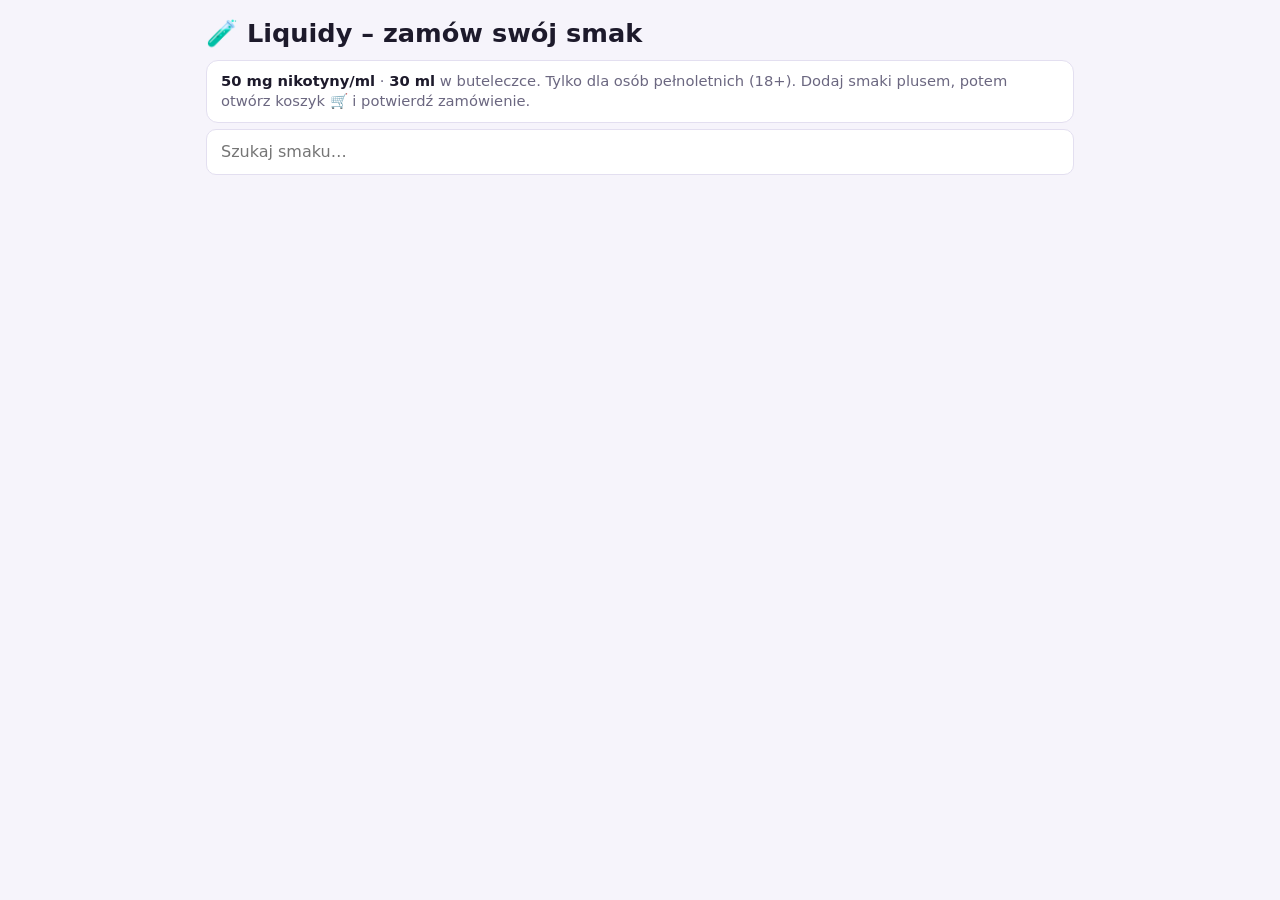
==== index.html @ d1f2c98f "Add files via upload" ====
<!DOCTYPE html>
<html lang="pl"><head><meta charset="utf-8"><meta name="viewport" content="width=device-width,initial-scale=1">
<title>Liquidy – zamówienia</title><link rel="stylesheet" href="style.css"></head>
<body>
<header>
<h1>🧪 Liquidy – zamów swój smak</h1>
<div class="info"><b>50 mg nikotyny/ml</b> · <b>30 ml</b> w buteleczce. Tylko dla osób pełnoletnich (18+). Dodaj smaki plusem, potem otwórz koszyk 🛒 i potwierdź zamówienie.</div>
<input id="search" type="search" placeholder="Szukaj smaku…">
</header>
<main><div class="grid" id="grid"></div></main>

<button class="btn cartbtn" id="cartBtn">🛒 Koszyk (<span id="cCnt">0</span>)</button>

<div class="modal" id="mCart"><div class="box">
<h2>🛒 Twój koszyk</h2>
<div id="cItems"></div>
<p><b>Razem: <span id="cTot">0</span> szt.</b></p>
<input id="name" placeholder="Twoje imię / ksywka (wymagane)" maxlength="40">
<input id="note" placeholder="Uwagi (opcjonalnie)" maxlength="120">
<p id="err" class="er hide"></p>
<div class="row"><button class="btn sec" id="cBack">Wróć do smaków</button><button class="btn" id="cOk">Potwierdzam</button></div>
</div></div>

<div class="modal" id="mDone"><div class="box">
<h2 class="ok">✅ Zamówienie przyjęte!</h2>
<p id="dTxt"></p>
<div id="fb" class="hide"><p>Skopiuj ten kod i wyślij go adminowi:</p><textarea id="code" rows="3" readonly></textarea><div class="row"><button class="btn" id="cp">Kopiuj kod</button></div></div>
<div class="row"><button class="btn sec" id="dClose">Zamknij</button></div>
</div></div>

<script src="config.js"></script>
<script>
const $=id=>document.getElementById(id);
const cart={};
function render(){
  const q=$('search').value.toLowerCase();$('grid').innerHTML='';
  FLAVORS.forEach((f,i)=>{
    if(q&&!f.toLowerCase().includes(q))return;
    const n=cart[i]||0,d=document.createElement('div');d.className='fl'+(n?' sel':'');
    d.innerHTML='<div class="n"></div><div class="q"></div>';d.firstChild.textContent=f;
    const qq=d.lastChild;
    if(n){const m=document.createElement('button');m.textContent='−';m.onclick=()=>chg(i,-1);qq.append(m);const s=document.createElement('span');s.textContent=n;qq.append(s)}
    const p=document.createElement('button');p.className='p';p.textContent='+';p.onclick=()=>chg(i,1);qq.append(p);
    $('grid').append(d);
  });
  const t=Object.values(cart).reduce((a,b)=>a+b,0);
  $('cCnt').textContent=t;$('cartBtn').classList.toggle('show',t>0);
}
function chg(i,d){cart[i]=Math.max(0,Math.min(20,(cart[i]||0)+d));if(!cart[i])delete cart[i];render();if($('mCart').classList.contains('show'))renderCart()}
function renderCart(){
  const box=$('cItems');box.innerHTML='';let t=0;
  const ids=Object.keys(cart);
  if(!ids.length){box.innerHTML='<p class="mut">Koszyk jest pusty.</p>'}
  ids.forEach(i=>{
    t+=cart[i];
    const r=document.createElement('div');r.className='ci';
    const l=document.createElement('span');l.textContent=FLAVORS[i];
    const q=document.createElement('div');q.className='q';
    const m=document.createElement('button');m.textContent='−';m.onclick=()=>chg(i,-1);
    const s=document.createElement('span');s.textContent=cart[i];
    const p=document.createElement('button');p.className='p';p.textContent='+';p.onclick=()=>chg(i,1);
    const x=document.createElement('button');x.className='rm';x.textContent='🗑';x.onclick=()=>{delete cart[i];render();renderCart()};
    q.append(m,s,p,x);r.append(l,q);box.append(r);
  });
  $('cTot').textContent=t;
  if(!ids.length)$('mCart').classList.remove('show');
}
$('search').oninput=render;
$('cartBtn').onclick=()=>{renderCart();$('mCart').classList.add('show')};
$('cBack').onclick=()=>$('mCart').classList.remove('show');
$('dClose').onclick=()=>$('mDone').classList.remove('show');
$('cOk').onclick=async()=>{
  const name=$('name').value.trim();
  if(!name){$('err').textContent='Wpisz imię lub ksywkę.';$('err').classList.remove('hide');return}
  $('err').classList.add('hide');
  const items={};Object.entries(cart).forEach(([i,n])=>items[FLAVORS[i]]=n);
  const order={name,note:$('note').value.trim(),items,ts:Date.now()};
  let saved=false;
  if(DB_URL){try{const r=await fetch(DB_URL+'/orders.json',{method:'POST',body:JSON.stringify(order)});saved=r.ok}catch(e){}}
  $('mCart').classList.remove('show');
  $('fb').classList.toggle('hide',saved);
  if(!saved)$('code').value='LQ:'+btoa(unescape(encodeURIComponent(JSON.stringify(order))));
  $('dTxt').textContent=saved?'Dzięki, '+name+'! Admin zobaczy Twoje zamówienie.':'Nie udało się zapisać automatycznie – przekaż zamówienie adminowi ręcznie.';
  $('mDone').classList.add('show');
  for(const k in cart)delete cart[k];render();
};
$('cp').onclick=()=>{$('code').select();try{navigator.clipboard.writeText($('code').value)}catch(e){document.execCommand('copy')}$('cp').textContent='Skopiowano ✓'};
render();
</script></body></html>
---- style.css ----
:root{--bg:#f6f4fb;--card:#fff;--tx:#1d1a2b;--mut:#6b6780;--ac:#7c3aed;--acx:#fff;--bd:#e3dff0;--ok:#16a34a;--er:#dc2626}
@media(prefers-color-scheme:dark){:root{--bg:#14111f;--card:#1e1a2e;--tx:#f1eefb;--mut:#a39fbb;--ac:#a78bfa;--acx:#14111f;--bd:#322c4a;--ok:#4ade80;--er:#f87171}}
*{box-sizing:border-box}
body{margin:0;background:var(--bg);color:var(--tx);font:16px/1.4 system-ui,-apple-system,"Segoe UI",Roboto,sans-serif;padding-bottom:90px}
header,main{max-width:900px;margin:auto;padding:16px}
h1{margin:0 0 8px;font-size:1.6rem}
.info{background:var(--card);border:1px solid var(--bd);border-radius:12px;padding:10px 14px;color:var(--mut);font-size:.92rem}
.info b{color:var(--tx)}
input,textarea{width:100%;padding:11px 14px;border-radius:10px;border:1px solid var(--bd);background:var(--card);color:var(--tx);font:inherit;margin:6px 0}
.grid{display:grid;grid-template-columns:repeat(auto-fill,minmax(250px,1fr));gap:10px;margin-top:10px}
.fl{background:var(--card);border:1px solid var(--bd);border-radius:12px;padding:10px 12px;display:flex;align-items:center;justify-content:space-between;gap:8px}
.fl.sel{border-color:var(--ac);box-shadow:0 0 0 1px var(--ac)}
.fl .n{font-weight:600}
.q{display:flex;align-items:center;gap:8px;flex-shrink:0}
.q button{width:34px;height:34px;border-radius:50%;border:1px solid var(--bd);background:var(--bg);color:var(--tx);font-size:1.2rem;cursor:pointer}
.q button.p{background:var(--ac);color:var(--acx);border-color:var(--ac)}
.q span{min-width:18px;text-align:center;font-weight:700}
.btn{padding:12px 18px;border:0;border-radius:10px;background:var(--ac);color:var(--acx);font:inherit;font-weight:700;cursor:pointer}
.btn.sec{background:var(--bg);color:var(--tx);border:1px solid var(--bd)}
.cartbtn{position:fixed;right:16px;bottom:calc(16px + env(safe-area-inset-bottom,0px));z-index:5;box-shadow:0 4px 14px rgba(0,0,0,.3);display:none}
.cartbtn.show{display:block}
.modal{position:fixed;inset:0;background:rgba(0,0,0,.55);display:none;align-items:center;justify-content:center;padding:16px;z-index:10}
.modal.show{display:flex}
.box{background:var(--card);border-radius:14px;padding:18px;max-width:460px;width:100%;max-height:90vh;overflow:auto}
.box h2{margin:0 0 10px}
.row{display:flex;gap:8px;margin-top:12px}.row .btn{flex:1}
.ci{display:flex;justify-content:space-between;align-items:center;gap:8px;padding:8px 0;border-bottom:1px solid var(--bd)}
.rm{background:none;border:0;color:var(--er);cursor:pointer;font-size:1.1rem}
.ok{color:var(--ok)}.er{color:var(--er)}.mut{color:var(--mut)}
.sum{display:flex;gap:10px;margin:12px 0;flex-wrap:wrap}
.sum div{flex:1;min-width:130px;background:var(--card);border:1px solid var(--bd);border-radius:12px;padding:12px}
.sum b{font-size:1.5rem;display:block}
table{width:100%;border-collapse:collapse;background:var(--card);border-radius:12px;overflow:hidden}
td,th{padding:9px 12px;border-bottom:1px solid var(--bd);text-align:left}
th{color:var(--mut);font-size:.8rem;text-transform:uppercase}
td.r{text-align:right;font-weight:700}
.ord{background:var(--card);border:1px solid var(--bd);border-radius:12px;padding:10px 12px;margin-bottom:8px}
.hide{display:none!important}
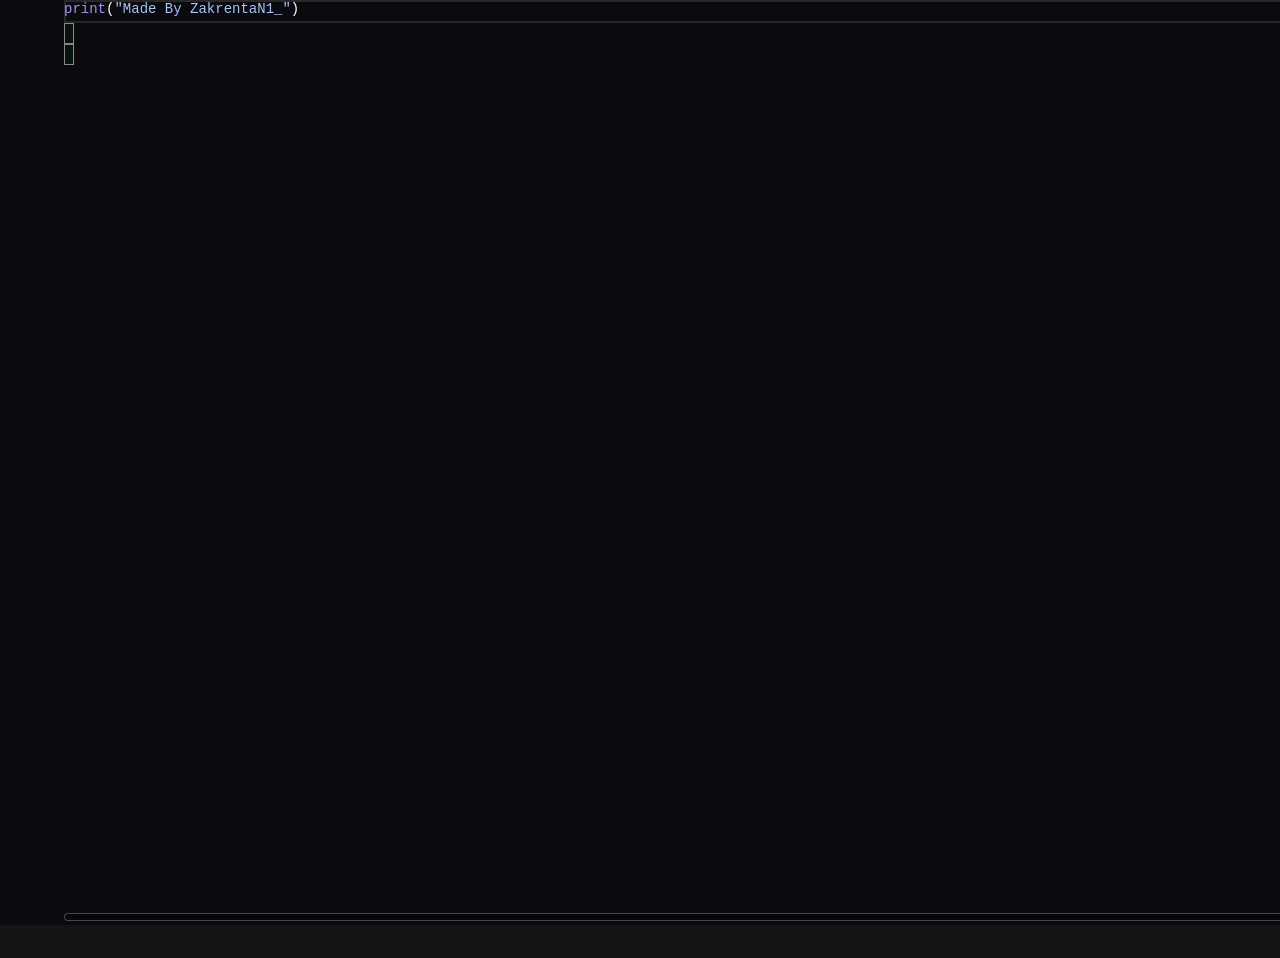
==== commit 7b5ad06e: "Update print statement from 'Hello' to 'Goodbye'" ====
--- a/index.html
+++ b/index.html
@@ -1,89 +1,1180 @@
 <!DOCTYPE html>
-<html lang="pl"><head><meta charset="utf-8"><meta name="viewport" content="width=device-width,initial-scale=1">
-<title>Liquidy – zamówienia</title><link rel="stylesheet" href="style.css"></head>
+<!-- saved from url=(0040)file:///C:/Users/user/Desktop/index.html -->
+<html lang="en" xmlns="http://www.w3.org/1999/xhtml"><head><meta http-equiv="Content-Type" content="text/html; charset=UTF-8">
+	<style type="text/css">
+		:root {
+			--url: url("");
+		}
+
+		html,
+		body {
+                        border-top-left-radius: 10px; /* Top left rounded corner */
+                        border-bottom-left-radius: 10px;
+			background-color: #141414;
+			width: 100%;
+			height: 100%;
+			margin: 0;
+			padding: 0;
+			overflow: hidden;
+			font-family: consolas, 'poppins', monospace;
+			color: white;
+		}
+
+		.margin:first-child {
+			background-image: var(--url);
+			background-size: cover;
+			background-repeat: no-repeat;
+			background-attachment: fixed;
+		}
+
+		.lines-content:nth-of-type(1),
+		.monaco-editor-background:nth-of-type(1) {
+			background-image: var(--url);
+			background-size: cover;
+			background-repeat: no-repeat;
+			background-attachment: fixed;
+		}
+	</style>
+	
+	<title></title>
+<script async="async" type="text/javascript" src="./index_files/editor.main.js.pobrane"></script><link rel="stylesheet" type="text/css" data-name="vs/editor/editor.main" href="./index_files/editor.main.css"><script async="async" type="text/javascript" src="./index_files/editor.main.nls.js.pobrane"></script><script async="async" type="text/javascript" src="./index_files/monaco.contribution.js.pobrane"></script><style type="text/css" media="screen" class="monaco-colors">.codicon-add:before { content: '\ea60'; }
+.codicon-plus:before { content: '\ea60'; }
+.codicon-gist-new:before { content: '\ea60'; }
+.codicon-repo-create:before { content: '\ea60'; }
+.codicon-lightbulb:before { content: '\ea61'; }
+.codicon-light-bulb:before { content: '\ea61'; }
+.codicon-repo:before { content: '\ea62'; }
+.codicon-repo-delete:before { content: '\ea62'; }
+.codicon-gist-fork:before { content: '\ea63'; }
+.codicon-repo-forked:before { content: '\ea63'; }
+.codicon-git-pull-request:before { content: '\ea64'; }
+.codicon-git-pull-request-abandoned:before { content: '\ea64'; }
+.codicon-record-keys:before { content: '\ea65'; }
+.codicon-keyboard:before { content: '\ea65'; }
+.codicon-tag:before { content: '\ea66'; }
+.codicon-tag-add:before { content: '\ea66'; }
+.codicon-tag-remove:before { content: '\ea66'; }
+.codicon-person:before { content: '\ea67'; }
+.codicon-person-follow:before { content: '\ea67'; }
+.codicon-person-outline:before { content: '\ea67'; }
+.codicon-person-filled:before { content: '\ea67'; }
+.codicon-git-branch:before { content: '\ea68'; }
+.codicon-git-branch-create:before { content: '\ea68'; }
+.codicon-git-branch-delete:before { content: '\ea68'; }
+.codicon-source-control:before { content: '\ea68'; }
+.codicon-mirror:before { content: '\ea69'; }
+.codicon-mirror-public:before { content: '\ea69'; }
+.codicon-star:before { content: '\ea6a'; }
+.codicon-star-add:before { content: '\ea6a'; }
+.codicon-star-delete:before { content: '\ea6a'; }
+.codicon-star-empty:before { content: '\ea6a'; }
+.codicon-comment:before { content: '\ea6b'; }
+.codicon-comment-add:before { content: '\ea6b'; }
+.codicon-alert:before { content: '\ea6c'; }
+.codicon-warning:before { content: '\ea6c'; }
+.codicon-search:before { content: '\ea6d'; }
+.codicon-search-save:before { content: '\ea6d'; }
+.codicon-log-out:before { content: '\ea6e'; }
+.codicon-sign-out:before { content: '\ea6e'; }
+.codicon-log-in:before { content: '\ea6f'; }
+.codicon-sign-in:before { content: '\ea6f'; }
+.codicon-eye:before { content: '\ea70'; }
+.codicon-eye-unwatch:before { content: '\ea70'; }
+.codicon-eye-watch:before { content: '\ea70'; }
+.codicon-circle-filled:before { content: '\ea71'; }
+.codicon-primitive-dot:before { content: '\ea71'; }
+.codicon-close-dirty:before { content: '\ea71'; }
+.codicon-debug-breakpoint:before { content: '\ea71'; }
+.codicon-debug-breakpoint-disabled:before { content: '\ea71'; }
+.codicon-debug-hint:before { content: '\ea71'; }
+.codicon-primitive-square:before { content: '\ea72'; }
+.codicon-edit:before { content: '\ea73'; }
+.codicon-pencil:before { content: '\ea73'; }
+.codicon-info:before { content: '\ea74'; }
+.codicon-issue-opened:before { content: '\ea74'; }
+.codicon-gist-private:before { content: '\ea75'; }
+.codicon-git-fork-private:before { content: '\ea75'; }
+.codicon-lock:before { content: '\ea75'; }
+.codicon-mirror-private:before { content: '\ea75'; }
+.codicon-close:before { content: '\ea76'; }
+.codicon-remove-close:before { content: '\ea76'; }
+.codicon-x:before { content: '\ea76'; }
+.codicon-repo-sync:before { content: '\ea77'; }
+.codicon-sync:before { content: '\ea77'; }
+.codicon-clone:before { content: '\ea78'; }
+.codicon-desktop-download:before { content: '\ea78'; }
+.codicon-beaker:before { content: '\ea79'; }
+.codicon-microscope:before { content: '\ea79'; }
+.codicon-vm:before { content: '\ea7a'; }
+.codicon-device-desktop:before { content: '\ea7a'; }
+.codicon-file:before { content: '\ea7b'; }
+.codicon-file-text:before { content: '\ea7b'; }
+.codicon-more:before { content: '\ea7c'; }
+.codicon-ellipsis:before { content: '\ea7c'; }
+.codicon-kebab-horizontal:before { content: '\ea7c'; }
+.codicon-mail-reply:before { content: '\ea7d'; }
+.codicon-reply:before { content: '\ea7d'; }
+.codicon-organization:before { content: '\ea7e'; }
+.codicon-organization-filled:before { content: '\ea7e'; }
+.codicon-organization-outline:before { content: '\ea7e'; }
+.codicon-new-file:before { content: '\ea7f'; }
+.codicon-file-add:before { content: '\ea7f'; }
+.codicon-new-folder:before { content: '\ea80'; }
+.codicon-file-directory-create:before { content: '\ea80'; }
+.codicon-trash:before { content: '\ea81'; }
+.codicon-trashcan:before { content: '\ea81'; }
+.codicon-history:before { content: '\ea82'; }
+.codicon-clock:before { content: '\ea82'; }
+.codicon-folder:before { content: '\ea83'; }
+.codicon-file-directory:before { content: '\ea83'; }
+.codicon-symbol-folder:before { content: '\ea83'; }
+.codicon-logo-github:before { content: '\ea84'; }
+.codicon-mark-github:before { content: '\ea84'; }
+.codicon-github:before { content: '\ea84'; }
+.codicon-terminal:before { content: '\ea85'; }
+.codicon-console:before { content: '\ea85'; }
+.codicon-repl:before { content: '\ea85'; }
+.codicon-zap:before { content: '\ea86'; }
+.codicon-symbol-event:before { content: '\ea86'; }
+.codicon-error:before { content: '\ea87'; }
+.codicon-stop:before { content: '\ea87'; }
+.codicon-variable:before { content: '\ea88'; }
+.codicon-symbol-variable:before { content: '\ea88'; }
+.codicon-array:before { content: '\ea8a'; }
+.codicon-symbol-array:before { content: '\ea8a'; }
+.codicon-symbol-module:before { content: '\ea8b'; }
+.codicon-symbol-package:before { content: '\ea8b'; }
+.codicon-symbol-namespace:before { content: '\ea8b'; }
+.codicon-symbol-object:before { content: '\ea8b'; }
+.codicon-symbol-method:before { content: '\ea8c'; }
+.codicon-symbol-function:before { content: '\ea8c'; }
+.codicon-symbol-constructor:before { content: '\ea8c'; }
+.codicon-symbol-boolean:before { content: '\ea8f'; }
+.codicon-symbol-null:before { content: '\ea8f'; }
+.codicon-symbol-numeric:before { content: '\ea90'; }
+.codicon-symbol-number:before { content: '\ea90'; }
+.codicon-symbol-structure:before { content: '\ea91'; }
+.codicon-symbol-struct:before { content: '\ea91'; }
+.codicon-symbol-parameter:before { content: '\ea92'; }
+.codicon-symbol-type-parameter:before { content: '\ea92'; }
+.codicon-symbol-key:before { content: '\ea93'; }
+.codicon-symbol-text:before { content: '\ea93'; }
+.codicon-symbol-reference:before { content: '\ea94'; }
+.codicon-go-to-file:before { content: '\ea94'; }
+.codicon-symbol-enum:before { content: '\ea95'; }
+.codicon-symbol-value:before { content: '\ea95'; }
+.codicon-symbol-ruler:before { content: '\ea96'; }
+.codicon-symbol-unit:before { content: '\ea96'; }
+.codicon-activate-breakpoints:before { content: '\ea97'; }
+.codicon-archive:before { content: '\ea98'; }
+.codicon-arrow-both:before { content: '\ea99'; }
+.codicon-arrow-down:before { content: '\ea9a'; }
+.codicon-arrow-left:before { content: '\ea9b'; }
+.codicon-arrow-right:before { content: '\ea9c'; }
+.codicon-arrow-small-down:before { content: '\ea9d'; }
+.codicon-arrow-small-left:before { content: '\ea9e'; }
+.codicon-arrow-small-right:before { content: '\ea9f'; }
+.codicon-arrow-small-up:before { content: '\eaa0'; }
+.codicon-arrow-up:before { content: '\eaa1'; }
+.codicon-bell:before { content: '\eaa2'; }
+.codicon-bold:before { content: '\eaa3'; }
+.codicon-book:before { content: '\eaa4'; }
+.codicon-bookmark:before { content: '\eaa5'; }
+.codicon-debug-breakpoint-conditional-unverified:before { content: '\eaa6'; }
+.codicon-debug-breakpoint-conditional:before { content: '\eaa7'; }
+.codicon-debug-breakpoint-conditional-disabled:before { content: '\eaa7'; }
+.codicon-debug-breakpoint-data-unverified:before { content: '\eaa8'; }
+.codicon-debug-breakpoint-data:before { content: '\eaa9'; }
+.codicon-debug-breakpoint-data-disabled:before { content: '\eaa9'; }
+.codicon-debug-breakpoint-log-unverified:before { content: '\eaaa'; }
+.codicon-debug-breakpoint-log:before { content: '\eaab'; }
+.codicon-debug-breakpoint-log-disabled:before { content: '\eaab'; }
+.codicon-briefcase:before { content: '\eaac'; }
+.codicon-broadcast:before { content: '\eaad'; }
+.codicon-browser:before { content: '\eaae'; }
+.codicon-bug:before { content: '\eaaf'; }
+.codicon-calendar:before { content: '\eab0'; }
+.codicon-case-sensitive:before { content: '\eab1'; }
+.codicon-check:before { content: '\eab2'; }
+.codicon-checklist:before { content: '\eab3'; }
+.codicon-chevron-down:before { content: '\eab4'; }
+.codicon-chevron-left:before { content: '\eab5'; }
+.codicon-chevron-right:before { content: '\eab6'; }
+.codicon-chevron-up:before { content: '\eab7'; }
+.codicon-chrome-close:before { content: '\eab8'; }
+.codicon-chrome-maximize:before { content: '\eab9'; }
+.codicon-chrome-minimize:before { content: '\eaba'; }
+.codicon-chrome-restore:before { content: '\eabb'; }
+.codicon-circle-outline:before { content: '\eabc'; }
+.codicon-debug-breakpoint-unverified:before { content: '\eabc'; }
+.codicon-circle-slash:before { content: '\eabd'; }
+.codicon-circuit-board:before { content: '\eabe'; }
+.codicon-clear-all:before { content: '\eabf'; }
+.codicon-clippy:before { content: '\eac0'; }
+.codicon-close-all:before { content: '\eac1'; }
+.codicon-cloud-download:before { content: '\eac2'; }
+.codicon-cloud-upload:before { content: '\eac3'; }
+.codicon-code:before { content: '\eac4'; }
+.codicon-collapse-all:before { content: '\eac5'; }
+.codicon-color-mode:before { content: '\eac6'; }
+.codicon-comment-discussion:before { content: '\eac7'; }
+.codicon-compare-changes:before { content: '\eafd'; }
+.codicon-credit-card:before { content: '\eac9'; }
+.codicon-dash:before { content: '\eacc'; }
+.codicon-dashboard:before { content: '\eacd'; }
+.codicon-database:before { content: '\eace'; }
+.codicon-debug-continue:before { content: '\eacf'; }
+.codicon-debug-disconnect:before { content: '\ead0'; }
+.codicon-debug-pause:before { content: '\ead1'; }
+.codicon-debug-restart:before { content: '\ead2'; }
+.codicon-debug-start:before { content: '\ead3'; }
+.codicon-debug-step-into:before { content: '\ead4'; }
+.codicon-debug-step-out:before { content: '\ead5'; }
+.codicon-debug-step-over:before { content: '\ead6'; }
+.codicon-debug-stop:before { content: '\ead7'; }
+.codicon-debug:before { content: '\ead8'; }
+.codicon-device-camera-video:before { content: '\ead9'; }
+.codicon-device-camera:before { content: '\eada'; }
+.codicon-device-mobile:before { content: '\eadb'; }
+.codicon-diff-added:before { content: '\eadc'; }
+.codicon-diff-ignored:before { content: '\eadd'; }
+.codicon-diff-modified:before { content: '\eade'; }
+.codicon-diff-removed:before { content: '\eadf'; }
+.codicon-diff-renamed:before { content: '\eae0'; }
+.codicon-diff:before { content: '\eae1'; }
+.codicon-discard:before { content: '\eae2'; }
+.codicon-editor-layout:before { content: '\eae3'; }
+.codicon-empty-window:before { content: '\eae4'; }
+.codicon-exclude:before { content: '\eae5'; }
+.codicon-extensions:before { content: '\eae6'; }
+.codicon-eye-closed:before { content: '\eae7'; }
+.codicon-file-binary:before { content: '\eae8'; }
+.codicon-file-code:before { content: '\eae9'; }
+.codicon-file-media:before { content: '\eaea'; }
+.codicon-file-pdf:before { content: '\eaeb'; }
+.codicon-file-submodule:before { content: '\eaec'; }
+.codicon-file-symlink-directory:before { content: '\eaed'; }
+.codicon-file-symlink-file:before { content: '\eaee'; }
+.codicon-file-zip:before { content: '\eaef'; }
+.codicon-files:before { content: '\eaf0'; }
+.codicon-filter:before { content: '\eaf1'; }
+.codicon-flame:before { content: '\eaf2'; }
+.codicon-fold-down:before { content: '\eaf3'; }
+.codicon-fold-up:before { content: '\eaf4'; }
+.codicon-fold:before { content: '\eaf5'; }
+.codicon-folder-active:before { content: '\eaf6'; }
+.codicon-folder-opened:before { content: '\eaf7'; }
+.codicon-gear:before { content: '\eaf8'; }
+.codicon-gift:before { content: '\eaf9'; }
+.codicon-gist-secret:before { content: '\eafa'; }
+.codicon-gist:before { content: '\eafb'; }
+.codicon-git-commit:before { content: '\eafc'; }
+.codicon-git-compare:before { content: '\eafd'; }
+.codicon-git-merge:before { content: '\eafe'; }
+.codicon-github-action:before { content: '\eaff'; }
+.codicon-github-alt:before { content: '\eb00'; }
+.codicon-globe:before { content: '\eb01'; }
+.codicon-grabber:before { content: '\eb02'; }
+.codicon-graph:before { content: '\eb03'; }
+.codicon-gripper:before { content: '\eb04'; }
+.codicon-heart:before { content: '\eb05'; }
+.codicon-home:before { content: '\eb06'; }
+.codicon-horizontal-rule:before { content: '\eb07'; }
+.codicon-hubot:before { content: '\eb08'; }
+.codicon-inbox:before { content: '\eb09'; }
+.codicon-issue-closed:before { content: '\eb0a'; }
+.codicon-issue-reopened:before { content: '\eb0b'; }
+.codicon-issues:before { content: '\eb0c'; }
+.codicon-italic:before { content: '\eb0d'; }
+.codicon-jersey:before { content: '\eb0e'; }
+.codicon-json:before { content: '\eb0f'; }
+.codicon-kebab-vertical:before { content: '\eb10'; }
+.codicon-key:before { content: '\eb11'; }
+.codicon-law:before { content: '\eb12'; }
+.codicon-lightbulb-autofix:before { content: '\eb13'; }
+.codicon-link-external:before { content: '\eb14'; }
+.codicon-link:before { content: '\eb15'; }
+.codicon-list-ordered:before { content: '\eb16'; }
+.codicon-list-unordered:before { content: '\eb17'; }
+.codicon-live-share:before { content: '\eb18'; }
+.codicon-loading:before { content: '\eb19'; }
+.codicon-location:before { content: '\eb1a'; }
+.codicon-mail-read:before { content: '\eb1b'; }
+.codicon-mail:before { content: '\eb1c'; }
+.codicon-markdown:before { content: '\eb1d'; }
+.codicon-megaphone:before { content: '\eb1e'; }
+.codicon-mention:before { content: '\eb1f'; }
+.codicon-milestone:before { content: '\eb20'; }
+.codicon-mortar-board:before { content: '\eb21'; }
+.codicon-move:before { content: '\eb22'; }
+.codicon-multiple-windows:before { content: '\eb23'; }
+.codicon-mute:before { content: '\eb24'; }
+.codicon-no-newline:before { content: '\eb25'; }
+.codicon-note:before { content: '\eb26'; }
+.codicon-octoface:before { content: '\eb27'; }
+.codicon-open-preview:before { content: '\eb28'; }
+.codicon-package:before { content: '\eb29'; }
+.codicon-paintcan:before { content: '\eb2a'; }
+.codicon-pin:before { content: '\eb2b'; }
+.codicon-play:before { content: '\eb2c'; }
+.codicon-run:before { content: '\eb2c'; }
+.codicon-plug:before { content: '\eb2d'; }
+.codicon-preserve-case:before { content: '\eb2e'; }
+.codicon-preview:before { content: '\eb2f'; }
+.codicon-project:before { content: '\eb30'; }
+.codicon-pulse:before { content: '\eb31'; }
+.codicon-question:before { content: '\eb32'; }
+.codicon-quote:before { content: '\eb33'; }
+.codicon-radio-tower:before { content: '\eb34'; }
+.codicon-reactions:before { content: '\eb35'; }
+.codicon-references:before { content: '\eb36'; }
+.codicon-refresh:before { content: '\eb37'; }
+.codicon-regex:before { content: '\eb38'; }
+.codicon-remote-explorer:before { content: '\eb39'; }
+.codicon-remote:before { content: '\eb3a'; }
+.codicon-remove:before { content: '\eb3b'; }
+.codicon-replace-all:before { content: '\eb3c'; }
+.codicon-replace:before { content: '\eb3d'; }
+.codicon-repo-clone:before { content: '\eb3e'; }
+.codicon-repo-force-push:before { content: '\eb3f'; }
+.codicon-repo-pull:before { content: '\eb40'; }
+.codicon-repo-push:before { content: '\eb41'; }
+.codicon-report:before { content: '\eb42'; }
+.codicon-request-changes:before { content: '\eb43'; }
+.codicon-rocket:before { content: '\eb44'; }
+.codicon-root-folder-opened:before { content: '\eb45'; }
+.codicon-root-folder:before { content: '\eb46'; }
+.codicon-rss:before { content: '\eb47'; }
+.codicon-ruby:before { content: '\eb48'; }
+.codicon-save-all:before { content: '\eb49'; }
+.codicon-save-as:before { content: '\eb4a'; }
+.codicon-save:before { content: '\eb4b'; }
+.codicon-screen-full:before { content: '\eb4c'; }
+.codicon-screen-normal:before { content: '\eb4d'; }
+.codicon-search-stop:before { content: '\eb4e'; }
+.codicon-server:before { content: '\eb50'; }
+.codicon-settings-gear:before { content: '\eb51'; }
+.codicon-settings:before { content: '\eb52'; }
+.codicon-shield:before { content: '\eb53'; }
+.codicon-smiley:before { content: '\eb54'; }
+.codicon-sort-precedence:before { content: '\eb55'; }
+.codicon-split-horizontal:before { content: '\eb56'; }
+.codicon-split-vertical:before { content: '\eb57'; }
+.codicon-squirrel:before { content: '\eb58'; }
+.codicon-star-full:before { content: '\eb59'; }
+.codicon-star-half:before { content: '\eb5a'; }
+.codicon-symbol-class:before { content: '\eb5b'; }
+.codicon-symbol-color:before { content: '\eb5c'; }
+.codicon-symbol-constant:before { content: '\eb5d'; }
+.codicon-symbol-enum-member:before { content: '\eb5e'; }
+.codicon-symbol-field:before { content: '\eb5f'; }
+.codicon-symbol-file:before { content: '\eb60'; }
+.codicon-symbol-interface:before { content: '\eb61'; }
+.codicon-symbol-keyword:before { content: '\eb62'; }
+.codicon-symbol-misc:before { content: '\eb63'; }
+.codicon-symbol-operator:before { content: '\eb64'; }
+.codicon-symbol-property:before { content: '\eb65'; }
+.codicon-wrench:before { content: '\eb65'; }
+.codicon-wrench-subaction:before { content: '\eb65'; }
+.codicon-symbol-snippet:before { content: '\eb66'; }
+.codicon-tasklist:before { content: '\eb67'; }
+.codicon-telescope:before { content: '\eb68'; }
+.codicon-text-size:before { content: '\eb69'; }
+.codicon-three-bars:before { content: '\eb6a'; }
+.codicon-thumbsdown:before { content: '\eb6b'; }
+.codicon-thumbsup:before { content: '\eb6c'; }
+.codicon-tools:before { content: '\eb6d'; }
+.codicon-triangle-down:before { content: '\eb6e'; }
+.codicon-triangle-left:before { content: '\eb6f'; }
+.codicon-triangle-right:before { content: '\eb70'; }
+.codicon-triangle-up:before { content: '\eb71'; }
+.codicon-twitter:before { content: '\eb72'; }
+.codicon-unfold:before { content: '\eb73'; }
+.codicon-unlock:before { content: '\eb74'; }
+.codicon-unmute:before { content: '\eb75'; }
+.codicon-unverified:before { content: '\eb76'; }
+.codicon-verified:before { content: '\eb77'; }
+.codicon-versions:before { content: '\eb78'; }
+.codicon-vm-active:before { content: '\eb79'; }
+.codicon-vm-outline:before { content: '\eb7a'; }
+.codicon-vm-running:before { content: '\eb7b'; }
+.codicon-watch:before { content: '\eb7c'; }
+.codicon-whitespace:before { content: '\eb7d'; }
+.codicon-whole-word:before { content: '\eb7e'; }
+.codicon-window:before { content: '\eb7f'; }
+.codicon-word-wrap:before { content: '\eb80'; }
+.codicon-zoom-in:before { content: '\eb81'; }
+.codicon-zoom-out:before { content: '\eb82'; }
+.codicon-list-filter:before { content: '\eb83'; }
+.codicon-list-flat:before { content: '\eb84'; }
+.codicon-list-selection:before { content: '\eb85'; }
+.codicon-selection:before { content: '\eb85'; }
+.codicon-list-tree:before { content: '\eb86'; }
+.codicon-debug-breakpoint-function-unverified:before { content: '\eb87'; }
+.codicon-debug-breakpoint-function:before { content: '\eb88'; }
+.codicon-debug-breakpoint-function-disabled:before { content: '\eb88'; }
+.codicon-debug-stackframe-active:before { content: '\eb89'; }
+.codicon-debug-stackframe-dot:before { content: '\eb8a'; }
+.codicon-debug-stackframe:before { content: '\eb8b'; }
+.codicon-debug-stackframe-focused:before { content: '\eb8b'; }
+.codicon-debug-breakpoint-unsupported:before { content: '\eb8c'; }
+.codicon-symbol-string:before { content: '\eb8d'; }
+.codicon-debug-reverse-continue:before { content: '\eb8e'; }
+.codicon-debug-step-back:before { content: '\eb8f'; }
+.codicon-debug-restart-frame:before { content: '\eb90'; }
+.codicon-call-incoming:before { content: '\eb92'; }
+.codicon-call-outgoing:before { content: '\eb93'; }
+.codicon-menu:before { content: '\eb94'; }
+.codicon-expand-all:before { content: '\eb95'; }
+.codicon-feedback:before { content: '\eb96'; }
+.codicon-group-by-ref-type:before { content: '\eb97'; }
+.codicon-ungroup-by-ref-type:before { content: '\eb98'; }
+.codicon-account:before { content: '\eb99'; }
+.codicon-bell-dot:before { content: '\eb9a'; }
+.codicon-debug-console:before { content: '\eb9b'; }
+.codicon-library:before { content: '\eb9c'; }
+.codicon-output:before { content: '\eb9d'; }
+.codicon-run-all:before { content: '\eb9e'; }
+.codicon-sync-ignored:before { content: '\eb9f'; }
+.codicon-pinned:before { content: '\eba0'; }
+.codicon-github-inverted:before { content: '\eba1'; }
+.codicon-debug-alt:before { content: '\eb91'; }
+.codicon-server-process:before { content: '\eba2'; }
+.codicon-server-environment:before { content: '\eba3'; }
+.codicon-pass:before { content: '\eba4'; }
+.codicon-stop-circle:before { content: '\eba5'; }
+.codicon-play-circle:before { content: '\eba6'; }
+.codicon-record:before { content: '\eba7'; }
+.codicon-debug-alt-small:before { content: '\eba8'; }
+.codicon-vm-connect:before { content: '\eba9'; }
+.codicon-cloud:before { content: '\ebaa'; }
+.codicon-merge:before { content: '\ebab'; }
+.codicon-export:before { content: '\ebac'; }
+.codicon-graph-left:before { content: '\ebad'; }
+.codicon-magnet:before { content: '\ebae'; }
+.codicon-notebook:before { content: '\ebaf'; }
+.codicon-redo:before { content: '\ebb0'; }
+.codicon-check-all:before { content: '\ebb1'; }
+.codicon-pinned-dirty:before { content: '\ebb2'; }
+.codicon-pass-filled:before { content: '\ebb3'; }
+.codicon-circle-large-filled:before { content: '\ebb4'; }
+.codicon-circle-large-outline:before { content: '\ebb5'; }
+.codicon-combine:before { content: '\ebb6'; }
+.codicon-gather:before { content: '\ebb6'; }
+.codicon-table:before { content: '\ebb7'; }
+.codicon-variable-group:before { content: '\ebb8'; }
+.codicon-type-hierarchy:before { content: '\ebb9'; }
+.codicon-type-hierarchy-sub:before { content: '\ebba'; }
+.codicon-type-hierarchy-super:before { content: '\ebbb'; }
+.codicon-git-pull-request-create:before { content: '\ebbc'; }
+.codicon-run-above:before { content: '\ebbd'; }
+.codicon-run-below:before { content: '\ebbe'; }
+.codicon-notebook-template:before { content: '\ebbf'; }
+.codicon-debug-rerun:before { content: '\ebc0'; }
+.codicon-workspace-trusted:before { content: '\ebc1'; }
+.codicon-workspace-untrusted:before { content: '\ebc2'; }
+.codicon-workspace-unspecified:before { content: '\ebc3'; }
+.codicon-terminal-cmd:before { content: '\ebc4'; }
+.codicon-terminal-debian:before { content: '\ebc5'; }
+.codicon-terminal-linux:before { content: '\ebc6'; }
+.codicon-terminal-powershell:before { content: '\ebc7'; }
+.codicon-terminal-tmux:before { content: '\ebc8'; }
+.codicon-terminal-ubuntu:before { content: '\ebc9'; }
+.codicon-terminal-bash:before { content: '\ebca'; }
+.codicon-arrow-swap:before { content: '\ebcb'; }
+.codicon-copy:before { content: '\ebcc'; }
+.codicon-person-add:before { content: '\ebcd'; }
+.codicon-filter-filled:before { content: '\ebce'; }
+.codicon-wand:before { content: '\ebcf'; }
+.codicon-debug-line-by-line:before { content: '\ebd0'; }
+.codicon-drop-down-button:before { content: '\eab4'; }
+.codicon-tree-item-expanded:before { content: '\eab4'; }
+.codicon-tree-filter-on-type-on:before { content: '\eb83'; }
+.codicon-tree-filter-on-type-off:before { content: '\eb85'; }
+.codicon-tree-filter-clear:before { content: '\ea76'; }
+.codicon-tree-item-loading:before { content: '\eb19'; }
+.codicon-scrollbar-button-left:before { content: '\eb6f'; }
+.codicon-scrollbar-button-right:before { content: '\eb70'; }
+.codicon-scrollbar-button-up:before { content: '\eb71'; }
+.codicon-scrollbar-button-down:before { content: '\eb6e'; }
+.codicon-menu-selection:before { content: '\eab2'; }
+.codicon-menu-submenu:before { content: '\eab6'; }
+.codicon-quick-input-back:before { content: '\ea9b'; }
+.codicon-widget-close:before { content: '\ea76'; }
+.codicon-diff-review-insert:before { content: '\ea60'; }
+.codicon-diff-review-remove:before { content: '\eb3b'; }
+.codicon-diff-review-close:before { content: '\ea76'; }
+.codicon-diff-insert:before { content: '\ea60'; }
+.codicon-diff-remove:before { content: '\eb3b'; }
+.codicon-find-selection:before { content: '\eb85'; }
+.codicon-find-collapsed:before { content: '\eab6'; }
+.codicon-find-expanded:before { content: '\eab4'; }
+.codicon-find-replace:before { content: '\eb3d'; }
+.codicon-find-replace-all:before { content: '\eb3c'; }
+.codicon-find-previous-match:before { content: '\eaa1'; }
+.codicon-find-next-match:before { content: '\ea9a'; }
+.codicon-folding-expanded:before { content: '\eab4'; }
+.codicon-folding-collapsed:before { content: '\eab6'; }
+.codicon-marker-navigation-next:before { content: '\eab4'; }
+.codicon-marker-navigation-previous:before { content: '\eab7'; }
+.codicon-parameter-hints-next:before { content: '\eab4'; }
+.codicon-parameter-hints-previous:before { content: '\eab7'; }
+.codicon-suggest-more-info:before { content: '\eab6'; }
+.monaco-editor .minimap > canvas { opacity: 1; will-change: opacity; }
+.monaco-editor .minimap-slider .minimap-slider-horizontal { background: rgba(121, 121, 121, 0.2); }
+.monaco-editor .minimap-slider:hover .minimap-slider-horizontal { background: rgba(100, 100, 100, 0.35); }
+.monaco-editor .minimap-slider.active .minimap-slider-horizontal { background: rgba(191, 191, 191, 0.2); }
+.monaco-editor .minimap-shadow-visible { box-shadow: #000000 -6px 0 6px -6px inset; }
+.monaco-editor .scroll-decoration { box-shadow: #000000 0 6px 6px -6px inset; }
+.monaco-editor .focused .selected-text { background-color: #264f78; }
+.monaco-editor .selected-text { background-color: #3a3d41; }
+.monaco-editor, .monaco-editor-background, .monaco-editor .inputarea.ime-input { background-color: #0a0a0f; }
+.monaco-editor, .monaco-editor .inputarea.ime-input { color: #d4d4d4; }
+.monaco-editor .margin { background-color: #0a0a0f; }
+.monaco-editor .rangeHighlight { background-color: rgba(255, 255, 255, 0.04); }
+.monaco-editor .symbolHighlight { background-color: rgba(234, 92, 0, 0.33); }
+.monaco-editor .mtkw { color: rgba(227, 228, 226, 0.16) !important; }
+.monaco-editor .mtkz { color: rgba(227, 228, 226, 0.16) !important; }
+.monaco-editor .view-overlays .current-line { border: 2px solid #282828; }
+.monaco-editor .margin-view-overlays .current-line-margin { border: 2px solid #282828; }
+.monaco-editor .lines-content .cigr { box-shadow: 1px 0 0 0 #404040 inset; }
+.monaco-editor .lines-content .cigra { box-shadow: 1px 0 0 0 #707070 inset; }
+.monaco-editor .line-numbers { color: #858585; }
+.monaco-editor .line-numbers.active-line-number { color: #c6c6c6; }
+.monaco-editor .view-ruler { box-shadow: 1px 0 0 0 #5a5a5a inset; }
+.monaco-editor .cursors-layer .cursor { background-color: #aeafad; border-color: #aeafad; color: #515052; }
+.monaco-editor.vs .valueSetReplacement { outline: solid 2px #888888; }
+
+		.monaco-editor .contentWidgets .codicon.codicon-light-bulb {
+			color: #ffcc00;
+			background-color: rgba(10, 10, 15, 0.7);
+		}
+
+		.monaco-editor .contentWidgets .codicon.codicon-lightbulb-autofix {
+			color: #75beff;
+			background-color: rgba(10, 10, 15, 0.7);
+		}
+.monaco-editor .codelens-decoration { color: #999999; }
+.monaco-editor .codelens-decoration .codicon { color: #999999; }
+.monaco-editor .codelens-decoration > a:hover { color: #4e94ce !important; }
+.monaco-editor .codelens-decoration > a:hover .codicon { color: #4e94ce !important; }
+.monaco-editor .findOptionsWidget { background-color: #252526; }
+.monaco-editor .findOptionsWidget { color: #cccccc; }
+.monaco-editor .findOptionsWidget { box-shadow: 0 0 8px 2px rgba(0, 0, 0, 0.36); }
+.codicon.codicon-symbol-array { color: #cccccc; }
+.codicon.codicon-symbol-boolean { color: #cccccc; }
+.codicon.codicon-symbol-class { color: #ee9d28; }
+.codicon.codicon-symbol-method { color: #b180d7; }
+.codicon.codicon-symbol-color { color: #cccccc; }
+.codicon.codicon-symbol-constant { color: #cccccc; }
+.codicon.codicon-symbol-constructor { color: #b180d7; }
+
+			.codicon.codicon-symbol-value,.codicon.codicon-symbol-enum { color: #ee9d28; }
+.codicon.codicon-symbol-enum-member { color: #75beff; }
+.codicon.codicon-symbol-event { color: #ee9d28; }
+.codicon.codicon-symbol-field { color: #75beff; }
+.codicon.codicon-symbol-file { color: #cccccc; }
+.codicon.codicon-symbol-folder { color: #cccccc; }
+.codicon.codicon-symbol-function { color: #b180d7; }
+.codicon.codicon-symbol-interface { color: #75beff; }
+.codicon.codicon-symbol-key { color: #cccccc; }
+.codicon.codicon-symbol-keyword { color: #cccccc; }
+.codicon.codicon-symbol-module { color: #cccccc; }
+.codicon.codicon-symbol-namespace { color: #cccccc; }
+.codicon.codicon-symbol-null { color: #cccccc; }
+.codicon.codicon-symbol-number { color: #cccccc; }
+.codicon.codicon-symbol-object { color: #cccccc; }
+.codicon.codicon-symbol-operator { color: #cccccc; }
+.codicon.codicon-symbol-package { color: #cccccc; }
+.codicon.codicon-symbol-property { color: #cccccc; }
+.codicon.codicon-symbol-reference { color: #cccccc; }
+.codicon.codicon-symbol-snippet { color: #cccccc; }
+.codicon.codicon-symbol-string { color: #cccccc; }
+.codicon.codicon-symbol-struct { color: #cccccc; }
+.codicon.codicon-symbol-text { color: #cccccc; }
+.codicon.codicon-symbol-type-parameter { color: #cccccc; }
+.codicon.codicon-symbol-unit { color: #cccccc; }
+.codicon.codicon-symbol-variable { color: #75beff; }
+.monaco-editor .squiggly-error { background: url("data:image/svg+xml,%3Csvg%20xmlns%3D'http%3A%2F%2Fwww.w3.org%2F2000%2Fsvg'%20viewBox%3D'0%200%206%203'%20enable-background%3D'new%200%200%206%203'%20height%3D'3'%20width%3D'6'%3E%3Cg%20fill%3D'%23f48771'%3E%3Cpolygon%20points%3D'5.5%2C0%202.5%2C3%201.1%2C3%204.1%2C0'%2F%3E%3Cpolygon%20points%3D'4%2C0%206%2C2%206%2C0.6%205.4%2C0'%2F%3E%3Cpolygon%20points%3D'0%2C2%201%2C3%202.4%2C3%200%2C0.6'%2F%3E%3C%2Fg%3E%3C%2Fsvg%3E") repeat-x bottom left; }
+.monaco-editor .squiggly-warning { background: url("data:image/svg+xml,%3Csvg%20xmlns%3D'http%3A%2F%2Fwww.w3.org%2F2000%2Fsvg'%20viewBox%3D'0%200%206%203'%20enable-background%3D'new%200%200%206%203'%20height%3D'3'%20width%3D'6'%3E%3Cg%20fill%3D'%23cca700'%3E%3Cpolygon%20points%3D'5.5%2C0%202.5%2C3%201.1%2C3%204.1%2C0'%2F%3E%3Cpolygon%20points%3D'4%2C0%206%2C2%206%2C0.6%205.4%2C0'%2F%3E%3Cpolygon%20points%3D'0%2C2%201%2C3%202.4%2C3%200%2C0.6'%2F%3E%3C%2Fg%3E%3C%2Fsvg%3E") repeat-x bottom left; }
+.monaco-editor .squiggly-info { background: url("data:image/svg+xml,%3Csvg%20xmlns%3D'http%3A%2F%2Fwww.w3.org%2F2000%2Fsvg'%20viewBox%3D'0%200%206%203'%20enable-background%3D'new%200%200%206%203'%20height%3D'3'%20width%3D'6'%3E%3Cg%20fill%3D'%2375beff'%3E%3Cpolygon%20points%3D'5.5%2C0%202.5%2C3%201.1%2C3%204.1%2C0'%2F%3E%3Cpolygon%20points%3D'4%2C0%206%2C2%206%2C0.6%205.4%2C0'%2F%3E%3Cpolygon%20points%3D'0%2C2%201%2C3%202.4%2C3%200%2C0.6'%2F%3E%3C%2Fg%3E%3C%2Fsvg%3E") repeat-x bottom left; }
+.monaco-editor .squiggly-hint { background: url("data:image/svg+xml,%3Csvg%20xmlns%3D%22http%3A%2F%2Fwww.w3.org%2F2000%2Fsvg%22%20height%3D%223%22%20width%3D%2212%22%3E%3Cg%20fill%3D%22rgba(238%2C%20238%2C%20238%2C%200.7)%22%3E%3Ccircle%20cx%3D%221%22%20cy%3D%221%22%20r%3D%221%22%2F%3E%3Ccircle%20cx%3D%225%22%20cy%3D%221%22%20r%3D%221%22%2F%3E%3Ccircle%20cx%3D%229%22%20cy%3D%221%22%20r%3D%221%22%2F%3E%3C%2Fg%3E%3C%2Fsvg%3E") no-repeat bottom left; }
+.monaco-editor.showUnused .squiggly-inline-unnecessary { opacity: 0.667; }
+.monaco-editor.showDeprecated .squiggly-inline-deprecated { text-decoration: line-through; text-decoration-color: #d4d4d4}
+.monaco-editor .bracket-match { background-color: rgba(0, 100, 0, 0.1); }
+.monaco-editor .bracket-match { border: 1px solid #888888; }
+.monaco-editor .linked-editing-decoration { background: rgba(255, 0, 0, 0.3); border-left-color: rgba(255, 0, 0, 0.3); }
+.monaco-editor .detected-link-active { color: #4e94ce !important; }
+.monaco-editor .monaco-editor-overlaymessage .anchor.below { border-top-color: #007acc; }
+.monaco-editor .monaco-editor-overlaymessage .anchor.top { border-bottom-color: #007acc; }
+.monaco-editor .monaco-editor-overlaymessage .message { border: 1px solid #007acc; }
+.monaco-editor .monaco-editor-overlaymessage .message { background-color: #063b49; }
+.monaco-editor .focused .selectionHighlight { background-color: rgba(173, 214, 255, 0.15); }
+.monaco-editor .selectionHighlight { background-color: rgba(173, 214, 255, 0.07); }
+.monaco-editor .wordHighlight { background-color: rgba(87, 87, 87, 0.72); }
+.monaco-editor .wordHighlightStrong { background-color: rgba(0, 73, 114, 0.72); }
+.monaco-editor .accessibilityHelpWidget { background-color: #252526; }
+.monaco-editor .accessibilityHelpWidget { color: #cccccc; }
+.monaco-editor .accessibilityHelpWidget { box-shadow: 0 2px 8px rgba(0, 0, 0, 0.36); }
+.monaco-editor .tokens-inspect-widget { border: 1px solid #454545; }
+.monaco-editor .tokens-inspect-widget .tokens-inspect-separator { background-color: #454545; }
+.monaco-editor .tokens-inspect-widget { background-color: #252526; }
+.monaco-editor .tokens-inspect-widget { color: #cccccc; }
+
+			.monaco-editor .zone-widget .codicon.codicon-error,
+			.markers-panel .marker-icon.codicon.codicon-error,
+			.extensions-viewlet > .extensions .codicon.codicon-error {
+				color: #f48771;
+			}
+		
+
+			.monaco-editor .zone-widget .codicon.codicon-warning,
+			.markers-panel .marker-icon.codicon.codicon-warning,
+			.extensions-viewlet > .extensions .codicon.codicon-warning,
+			.extension-editor .codicon.codicon-warning {
+				color: #cca700;
+			}
+		
+
+			.monaco-editor .zone-widget .codicon.codicon-info,
+			.markers-panel .marker-icon.codicon.codicon-info,
+			.extensions-viewlet > .extensions .codicon.codicon-info,
+			.extension-editor .codicon.codicon-info {
+				color: #75beff;
+			}
+		
+.monaco-editor .marker-widget a { color: #3794ff; }
+.monaco-editor .marker-widget a.code-link span:hover { color: #3794ff; }
+.monaco-editor .reference-zone-widget .ref-tree .referenceMatch .highlight { background-color: rgba(234, 92, 0, 0.3); }
+.monaco-editor .reference-zone-widget .preview .reference-decoration { background-color: rgba(255, 143, 0, 0.6); }
+.monaco-editor .reference-zone-widget .ref-tree { background-color: #252526; }
+.monaco-editor .reference-zone-widget .ref-tree { color: #bbbbbb; }
+.monaco-editor .reference-zone-widget .ref-tree .reference-file { color: #ffffff; }
+.monaco-editor .reference-zone-widget .ref-tree .monaco-list:focus .monaco-list-rows > .monaco-list-row.selected:not(.highlighted) { background-color: rgba(51, 153, 255, 0.2); }
+.monaco-editor .reference-zone-widget .ref-tree .monaco-list:focus .monaco-list-rows > .monaco-list-row.selected:not(.highlighted) { color: #ffffff !important; }
+.monaco-editor .reference-zone-widget .preview .monaco-editor .monaco-editor-background,.monaco-editor .reference-zone-widget .preview .monaco-editor .inputarea.ime-input {	background-color: #001f33;}
+.monaco-editor .reference-zone-widget .preview .monaco-editor .margin {	background-color: #001f33;}
+.monaco-editor .goto-definition-link { color: #4e94ce !important; }
+.monaco-editor .snippet-placeholder { background-color: rgba(124, 124, 124, 0.3); outline-color: transparent; }
+.monaco-editor .finish-snippet-placeholder { background-color: transparent; outline-color: #525252; }
+.monaco-diff-editor .diff-review-line-number { color: #858585; }
+.monaco-diff-editor .diff-review-shadow { box-shadow: #000000 0 -6px 6px -6px inset; }
+.monaco-editor .line-insert, .monaco-editor .char-insert { background-color: rgba(155, 185, 85, 0.2); }
+.monaco-diff-editor .line-insert, .monaco-diff-editor .char-insert { background-color: rgba(155, 185, 85, 0.2); }
+.monaco-editor .inline-added-margin-view-zone { background-color: rgba(155, 185, 85, 0.2); }
+.monaco-editor .line-delete, .monaco-editor .char-delete { background-color: rgba(255, 0, 0, 0.2); }
+.monaco-diff-editor .line-delete, .monaco-diff-editor .char-delete { background-color: rgba(255, 0, 0, 0.2); }
+.monaco-editor .inline-deleted-margin-view-zone { background-color: rgba(255, 0, 0, 0.2); }
+.monaco-diff-editor.side-by-side .editor.modified { box-shadow: -6px 0 5px -5px #000000; }
+
+			.monaco-diff-editor .diffViewport {
+				background: rgba(121, 121, 121, 0.4);
+			}
+		
+
+			.monaco-diff-editor .diffViewport:hover {
+				background: rgba(100, 100, 100, 0.7);
+			}
+		
+
+			.monaco-diff-editor .diffViewport:active {
+				background: rgba(191, 191, 191, 0.4);
+			}
+		
+
+	.monaco-editor .diagonal-fill {
+		background-image: linear-gradient(
+			-45deg,
+			rgba(204, 204, 204, 0.2) 12.5%,
+			#0000 12.5%, #0000 50%,
+			rgba(204, 204, 204, 0.2) 50%, rgba(204, 204, 204, 0.2) 62.5%,
+			#0000 62.5%, #0000 100%
+		);
+		background-size: 8px 8px;
+	}
+	
+.monaco-editor .findMatch { background-color: rgba(234, 92, 0, 0.33); }
+.monaco-editor .currentFindMatch { background-color: #515c6a; }
+.monaco-editor .findScope { background-color: rgba(58, 61, 65, 0.4); }
+.monaco-editor .find-widget { background-color: #252526; }
+.monaco-editor .find-widget { box-shadow: 0 0 8px 2px rgba(0, 0, 0, 0.36); }
+.monaco-editor .find-widget { color: #cccccc; }
+.monaco-editor .find-widget.no-results .matchesCount { color: #f48771; }
+.monaco-editor .find-widget .monaco-sash { background-color: #454545; }
+.monaco-editor .find-widget .monaco-inputbox.synthetic-focus { outline-color: #007fd4; }
+.monaco-editor .folded-background { background-color: rgba(38, 79, 120, 0.3); }
+
+		.monaco-editor .cldr.codicon.codicon-folding-expanded,
+		.monaco-editor .cldr.codicon.codicon-folding-collapsed {
+			color: #c5c5c5 !important;
+		}
+		
+.monaco-hover .hover-contents a.code-link span:hover { color: #3794ff; }
+.monaco-editor .hoverHighlight { background-color: rgba(38, 79, 120, 0.25); }
+.monaco-editor .monaco-hover { background-color: #252526; }
+.monaco-editor .monaco-hover { border: 1px solid #454545; }
+.monaco-editor .monaco-hover .hover-row:not(:first-child):not(:empty) { border-top: 1px solid rgba(69, 69, 69, 0.5); }
+.monaco-editor .monaco-hover hr { border-top: 1px solid rgba(69, 69, 69, 0.5); }
+.monaco-editor .monaco-hover hr { border-bottom: 0px solid rgba(69, 69, 69, 0.5); }
+.monaco-editor .monaco-hover a { color: #3794ff; }
+.monaco-editor .monaco-hover { color: #cccccc; }
+.monaco-editor .monaco-hover .hover-row .actions { background-color: #2c2c2d; }
+.monaco-editor .monaco-hover code { background-color: rgba(10, 10, 10, 0.4); }
+.monaco-editor .parameter-hints-widget { border: 1px solid #454545; }
+.monaco-editor .parameter-hints-widget.multiple .body { border-left: 1px solid rgba(69, 69, 69, 0.5); }
+.monaco-editor .parameter-hints-widget .signature.has-docs { border-bottom: 1px solid rgba(69, 69, 69, 0.5); }
+.monaco-editor .parameter-hints-widget { background-color: #252526; }
+.monaco-editor .parameter-hints-widget a { color: #3794ff; }
+.monaco-editor .parameter-hints-widget { color: #cccccc; }
+.monaco-editor .parameter-hints-widget code { background-color: rgba(10, 10, 10, 0.4); }
+.monaco-editor .suggest-widget .monaco-list .monaco-list-row .monaco-highlighted-label .highlight { color: #0097fb; }
+.monaco-editor .suggest-widget, .monaco-editor .suggest-details { color: #d4d4d4; }
+.monaco-editor .suggest-details a { color: #3794ff; }
+.monaco-editor .suggest-details code { background-color: rgba(10, 10, 10, 0.4); }
+
+.mtk1 { color: #d4d4d4; }
+.mtk2 { color: #1e1e1e; }
+.mtk3 { color: #cc6666; }
+.mtk4 { color: #9cdcfe; }
+.mtk5 { color: #ce9178; }
+.mtk6 { color: #b5cea8; }
+.mtk7 { color: #608b4e; }
+.mtk8 { color: #999999; }
+.mtk9 { color: #569cd6; }
+.mtk10 { color: #a092f3; }
+.mtk11 { color: #ffffff; }
+.mtk12 { color: #dcdcdc; }
+.mtk13 { color: #808080; }
+.mtk14 { color: #c0c0c0; }
+.mtk15 { color: #1f66e5; }
+.mtk16 { color: #f44747; }
+.mtk17 { color: #6495ed; }
+.mtk18 { color: #c586c0; }
+.mtk19 { color: #a9c4f5; }
+.mtk20 { color: #a79873; }
+.mtk21 { color: #dd6a6f; }
+.mtk22 { color: #f08080; }
+.mtk23 { color: #5bb498; }
+.mtk24 { color: #909090; }
+.mtk25 { color: #778899; }
+.mtk26 { color: #ff00ff; }
+.mtk27 { color: #b46695; }
+.mtk28 { color: #ff0000; }
+.mtk29 { color: #4f76ac; }
+.mtk30 { color: #3dc9b0; }
+.mtk31 { color: #74b0df; }
+.mtk32 { color: #4864aa; }
+.mtki { font-style: italic; }
+.mtkb { font-weight: bold; }
+.mtku { text-decoration: underline; text-underline-position: under; }</style><style type="text/css" media="screen">
+		.monaco-editor .codelens-decoration._ee1f61 { line-height: 19px; font-size: 12px; padding-right: 6px; font-feature-settings: var(--codelens-font-features_ee1f61) }
+		.monaco-editor .codelens-decoration._ee1f61 span.codicon { line-height: 19px; font-size: 12px; }
+		</style><script async="async" type="text/javascript" src="./index_files/lua.js.pobrane"></script><script async="async" type="text/javascript" src="./index_files/autocompletes.js.pobrane"></script><script async="async" type="text/javascript" src="./index_files/classes.js.pobrane"></script><script async="async" type="text/javascript" src="./index_files/functions.js.pobrane"></script><script async="async" type="text/javascript" src="./index_files/functions-krnl.js.pobrane"></script><script async="async" type="text/javascript" src="./index_files/modules.js.pobrane"></script><script async="async" type="text/javascript" src="./index_files/globals.js.pobrane"></script><script async="async" type="text/javascript" src="./index_files/keywords.js.pobrane"></script><script async="async" type="text/javascript" src="./index_files/snippets.js.pobrane"></script><script async="async" type="text/javascript" src="./index_files/debug.js.pobrane"></script><script async="async" type="text/javascript" src="./index_files/math.js.pobrane"></script><script async="async" type="text/javascript" src="./index_files/table.js.pobrane"></script><script async="async" type="text/javascript" src="./index_files/DataModel.js.pobrane"></script><script async="async" type="text/javascript" src="./index_files/Enums.js.pobrane"></script><script async="async" type="text/javascript" src="./index_files/Instance.js.pobrane"></script><script async="async" type="text/javascript" src="./index_files/Workspace.js.pobrane"></script><script async="async" type="text/javascript" src="./index_files/task.js.pobrane"></script><script async="async" type="text/javascript" src="./index_files/Drawing.js.pobrane"></script><script async="async" type="text/javascript" src="./index_files/Krnl.js.pobrane"></script><script async="async" type="text/javascript" src="./index_files/InstanceClasses.js.pobrane"></script><script async="async" type="text/javascript" src="./index_files/ServiceProvider.js.pobrane"></script><script async="async" type="text/javascript" src="./index_files/RBXScriptSignal.js.pobrane"></script><script async="async" type="text/javascript" src="./index_files/Enum.js.pobrane"></script><script async="async" type="text/javascript" src="./index_files/Model.js.pobrane"></script><script async="async" type="text/javascript" src="./index_files/DrawingTypes.js.pobrane"></script><script async="async" type="text/javascript" src="./index_files/DataModelServices.js.pobrane"></script><script async="async" type="text/javascript" src="./index_files/EnumItem.js.pobrane"></script></head>
+
 <body>
-<header>
-<h1>🧪 Liquidy – zamów swój smak</h1>
-<div class="info"><b>50 mg nikotyny/ml</b> · <b>30 ml</b> w buteleczce. Tylko dla osób pełnoletnich (18+). Dodaj smaki plusem, potem otwórz koszyk 🛒 i potwierdź zamówienie.</div>
-<input id="search" type="search" placeholder="Szukaj smaku…">
-</header>
-<main><div class="grid" id="grid"></div></main>
-
-<button class="btn cartbtn" id="cartBtn">🛒 Koszyk (<span id="cCnt">0</span>)</button>
-
-<div class="modal" id="mCart"><div class="box">
-<h2>🛒 Twój koszyk</h2>
-<div id="cItems"></div>
-<p><b>Razem: <span id="cTot">0</span> szt.</b></p>
-<input id="name" placeholder="Twoje imię / ksywka (wymagane)" maxlength="40">
-<input id="note" placeholder="Uwagi (opcjonalnie)" maxlength="120">
-<p id="err" class="er hide"></p>
-<div class="row"><button class="btn sec" id="cBack">Wróć do smaków</button><button class="btn" id="cOk">Potwierdzam</button></div>
-</div></div>
-
-<div class="modal" id="mDone"><div class="box">
-<h2 class="ok">✅ Zamówienie przyjęte!</h2>
-<p id="dTxt"></p>
-<div id="fb" class="hide"><p>Skopiuj ten kod i wyślij go adminowi:</p><textarea id="code" rows="3" readonly></textarea><div class="row"><button class="btn" id="cp">Kopiuj kod</button></div></div>
-<div class="row"><button class="btn sec" id="dClose">Zamknij</button></div>
-</div></div>
-
-<script src="config.js"></script>
-<script>
-const $=id=>document.getElementById(id);
-const cart={};
-function render(){
-  const q=$('search').value.toLowerCase();$('grid').innerHTML='';
-  FLAVORS.forEach((f,i)=>{
-    if(q&&!f.toLowerCase().includes(q))return;
-    const n=cart[i]||0,d=document.createElement('div');d.className='fl'+(n?' sel':'');
-    d.innerHTML='<div class="n"></div><div class="q"></div>';d.firstChild.textContent=f;
-    const qq=d.lastChild;
-    if(n){const m=document.createElement('button');m.textContent='−';m.onclick=()=>chg(i,-1);qq.append(m);const s=document.createElement('span');s.textContent=n;qq.append(s)}
-    const p=document.createElement('button');p.className='p';p.textContent='+';p.onclick=()=>chg(i,1);qq.append(p);
-    $('grid').append(d);
-  });
-  const t=Object.values(cart).reduce((a,b)=>a+b,0);
-  $('cCnt').textContent=t;$('cartBtn').classList.toggle('show',t>0);
-}
-function chg(i,d){cart[i]=Math.max(0,Math.min(20,(cart[i]||0)+d));if(!cart[i])delete cart[i];render();if($('mCart').classList.contains('show'))renderCart()}
-function renderCart(){
-  const box=$('cItems');box.innerHTML='';let t=0;
-  const ids=Object.keys(cart);
-  if(!ids.length){box.innerHTML='<p class="mut">Koszyk jest pusty.</p>'}
-  ids.forEach(i=>{
-    t+=cart[i];
-    const r=document.createElement('div');r.className='ci';
-    const l=document.createElement('span');l.textContent=FLAVORS[i];
-    const q=document.createElement('div');q.className='q';
-    const m=document.createElement('button');m.textContent='−';m.onclick=()=>chg(i,-1);
-    const s=document.createElement('span');s.textContent=cart[i];
-    const p=document.createElement('button');p.className='p';p.textContent='+';p.onclick=()=>chg(i,1);
-    const x=document.createElement('button');x.className='rm';x.textContent='🗑';x.onclick=()=>{delete cart[i];render();renderCart()};
-    q.append(m,s,p,x);r.append(l,q);box.append(r);
-  });
-  $('cTot').textContent=t;
-  if(!ids.length)$('mCart').classList.remove('show');
-}
-$('search').oninput=render;
-$('cartBtn').onclick=()=>{renderCart();$('mCart').classList.add('show')};
-$('cBack').onclick=()=>$('mCart').classList.remove('show');
-$('dClose').onclick=()=>$('mDone').classList.remove('show');
-$('cOk').onclick=async()=>{
-  const name=$('name').value.trim();
-  if(!name){$('err').textContent='Wpisz imię lub ksywkę.';$('err').classList.remove('hide');return}
-  $('err').classList.add('hide');
-  const items={};Object.entries(cart).forEach(([i,n])=>items[FLAVORS[i]]=n);
-  const order={name,note:$('note').value.trim(),items,ts:Date.now()};
-  let saved=false;
-  if(DB_URL){try{const r=await fetch(DB_URL+'/orders.json',{method:'POST',body:JSON.stringify(order)});saved=r.ok}catch(e){}}
-  $('mCart').classList.remove('show');
-  $('fb').classList.toggle('hide',saved);
-  if(!saved)$('code').value='LQ:'+btoa(unescape(encodeURIComponent(JSON.stringify(order))));
-  $('dTxt').textContent=saved?'Dzięki, '+name+'! Admin zobaczy Twoje zamówienie.':'Nie udało się zapisać automatycznie – przekaż zamówienie adminowi ręcznie.';
-  $('mDone').classList.add('show');
-  for(const k in cart)delete cart[k];render();
-};
-$('cp').onclick=()=>{$('code').select();try{navigator.clipboard.writeText($('code').value)}catch(e){document.execCommand('copy')}$('cp').textContent='Skopiowano ✓'};
-render();
-</script></body></html>
+	<div id="container" style="width: 100%; height: 100%; --codelens-font-features_ee1f61: &quot;liga&quot; on, &quot;calt&quot; on;" data-keybinding-context="1" data-mode-id="lua"><div class="monaco-editor no-user-select  showUnused showDeprecated vs-dark" role="code" data-uri="inmemory://model/1" style="width: 1879px; height: 925px;"><div data-mprt="3" class="overflow-guard" style="width: 1879px; height: 925px;"><div class="margin" role="presentation" aria-hidden="true" style="position: absolute; transform: translate3d(0px, 0px, 0px); contain: strict; top: 0px; height: 925px; width: 64px;"><div class="glyph-margin" style="left: 0px; width: 0px; height: 925px;"></div><div class="margin-view-zones" role="presentation" aria-hidden="true" style="position: absolute;"></div><div class="margin-view-overlays" role="presentation" aria-hidden="true" style="position: absolute; width: 64px; font-family: Consolas, &quot;Courier New&quot;, monospace; font-weight: normal; font-size: 14px; font-feature-settings: &quot;liga&quot;, &quot;calt&quot;; line-height: 19px; letter-spacing: 0px; height: 925px;"><div style="position:absolute;top:0px;width:100%;height:19px;"><div class="current-line current-line-margin-both" style="width:64px; height:19px;"></div><div class="active-line-number line-numbers" style="left:0px;width:38px;">1</div></div></div></div><div class="monaco-scrollable-element editor-scrollable vs-dark" role="presentation" data-mprt="5" style="position: absolute; overflow: hidden; left: 64px; width: 1815px; height: 925px;"><div class="lines-content monaco-editor-background" style="position: absolute; overflow: hidden; width: 1e+06px; height: 1e+06px; transform: translate3d(0px, 0px, 0px); contain: strict; top: 0px; left: 0px;"><div class="view-overlays" role="presentation" aria-hidden="true" style="position: absolute; height: 0px; width: 1815px;"><div style="position:absolute;top:0px;width:100%;height:19px;"><div class="current-line" style="width:1815px; height:19px;"></div><div class="cdr bracket-match" style="left:38px;width:8px;height:19px;"></div><div class="cdr bracket-match" style="left:208px;width:8px;height:19px;"></div></div></div><div role="presentation" aria-hidden="true" class="view-rulers"></div><div class="view-zones" role="presentation" aria-hidden="true" style="position: absolute;"></div><div class="view-lines monaco-mouse-cursor-text" role="presentation" aria-hidden="true" data-mprt="7" style="position: absolute; font-family: Consolas, &quot;Courier New&quot;, monospace; font-weight: normal; font-size: 14px; font-feature-settings: &quot;liga&quot;, &quot;calt&quot;; line-height: 19px; letter-spacing: 0px; width: 1815px; height: 925px;"><div style="top:0px;height:19px;" class="view-line"><span><span class="mtk10">print</span><span class="mtk11">(</span><span class="mtk19">"Made&nbsp;By&nbsp;ZakrentaN1_"</span><span class="mtk11">)</span></span></div></div><div data-mprt="1" class="contentWidgets" style="position: absolute; top: 0px;"></div><div role="presentation" aria-hidden="true" class="cursors-layer cursor-line-style cursor-solid cursor-smooth-caret-animation"><div class="cursor monaco-mouse-cursor-text " style="height: 19px; top: 0px; left: 215px; font-family: Consolas, &quot;Courier New&quot;, monospace; font-weight: normal; font-size: 14px; font-feature-settings: &quot;liga&quot;, &quot;calt&quot;; line-height: 19px; letter-spacing: 0px; display: block; visibility: hidden; width: 2px;"></div></div></div><div role="presentation" aria-hidden="true" class="invisible scrollbar horizontal" style="position: absolute; width: 1801px; height: 12px; left: 0px; bottom: 0px;"><div class="slider" style="position: absolute; top: 0px; left: 0px; width: 1801px; height: 8px; right: 12px; background-color: rgba(0, 0, 0, 0.25); border: 1px solid rgba(255, 255, 255, 0.25); box-sizing: border-box; border-radius: 4px; transform: translate3d(0px, 0px, 0px); contain: strict;"></div></div><canvas class="decorationsOverviewRuler" aria-hidden="true" width="14" height="925" style="opacity: 0; position: absolute; transform: translate3d(0px, 0px, 0px); contain: strict; top: 0px; right: 0px; width: 14px; height: 925px;"></canvas><div role="presentation" aria-hidden="true" class="invisible scrollbar vertical" style="position: absolute; width: 14px; height: 925px; right: 0px; top: 0px;"><div class="slider" style="position: absolute; top: 0px; left: 0px; width: 8px; height: 925px; right: 12px; background-color: rgba(0, 0, 0, 0.25); border: 1px solid rgba(255, 255, 255, 0.25); box-sizing: border-box; border-radius: 4px; transform: translate3d(0px, 0px, 0px); contain: strict;"></div></div></div><div role="presentation" aria-hidden="true" style="width: 1879px;"></div><textarea data-mprt="6" class="inputarea monaco-mouse-cursor-text" wrap="off" autocorrect="off" autocapitalize="off" autocomplete="off" spellcheck="false" aria-label="Editor content;Press Alt+F1 for Accessibility Options." tabindex="0" role="textbox" aria-roledescription="editor" aria-multiline="true" aria-haspopup="false" aria-autocomplete="both" style="font-family: Consolas, &quot;Courier New&quot;, monospace; font-weight: normal; font-size: 14px; font-feature-settings: &quot;liga&quot;, &quot;calt&quot;; line-height: 19px; letter-spacing: 0px; top: 0px; left: 280px; width: 1px; height: 1px;"></textarea><div style="position: absolute; top: 0px; left: 0px; width: 0px; height: 0px;"></div><div data-mprt="4" class="overlayWidgets" style="width: 1879px;"><div class="accessibilityHelpWidget" role="dialog" aria-hidden="true" widgetid="editor.contrib.accessibilityHelpWidget" style="display: none; position: absolute;"><div role="document"></div></div><div widgetid="editor.contrib.quickInputWidget" style="position: absolute; top: 0px; right: 50%;"></div></div><div data-mprt="8" class="minimap slider-mouseover" role="presentation" aria-hidden="true" style="position: absolute; left: 0px; width: 0px; height: 925px;"><div class="minimap-shadow-hidden" style="height: 925px;"></div><canvas width="0" height="925" style="position: absolute; left: 0px; width: 0px; height: 925px;"></canvas><canvas class="minimap-decorations-layer" width="0" height="925" style="position: absolute; left: 0px; width: 0px; height: 925px;"></canvas><div class="minimap-slider" style="position: absolute; transform: translate3d(0px, 0px, 0px); contain: strict; width: 0px;"><div class="minimap-slider-horizontal" style="position: absolute; width: 0px; height: 0px;"></div></div></div></div><div data-mprt="2" class="overflowingContentWidgets"><div class="monaco-editor rename-box" widgetid="__renameInputWidget" style="background-color: rgb(37, 37, 38); box-shadow: rgba(0, 0, 0, 0.36) 0px 0px 8px 2px; color: rgb(204, 204, 204); position: absolute; visibility: hidden; max-width: 1879px;"><input class="rename-input" type="text" aria-label="Rename input. Type new name and press Enter to commit." style="font-family: Consolas, &quot;Courier New&quot;, monospace; font-weight: normal; font-size: 14px; background-color: rgb(60, 60, 60); border-width: 0px; border-style: none;"><div class="rename-label" style="font-size: 11.2px;">Enter to Rename, Shift+Enter to Preview</div></div><div class="monaco-hover" tabindex="0" role="tooltip" widgetid="editor.contrib.modesContentHoverWidget" style="position: absolute; visibility: hidden; max-width: 1879px;"><div class="monaco-scrollable-element " role="presentation" style="position: relative; overflow: hidden;"><div class="monaco-hover-content" style="overflow: hidden; font-size: 14px; line-height: 19px; max-height: 250px; max-width: 1240.14px;"></div><div role="presentation" aria-hidden="true" class="invisible scrollbar horizontal" style="position: absolute;"><div class="slider" style="position: absolute; top: 0px; left: 0px; width: 8px; height: 8px; right: 12px; background-color: rgba(0, 0, 0, 0.25); border: 1px solid rgba(255, 255, 255, 0.25); box-sizing: border-box; border-radius: 4px; transform: translate3d(0px, 0px, 0px); contain: strict;"></div></div><div role="presentation" aria-hidden="true" class="invisible scrollbar vertical" style="position: absolute;"><div class="slider" style="position: absolute; top: 0px; left: 0px; width: 8px; height: 0px; right: 12px; background-color: rgba(0, 0, 0, 0.25); border: 1px solid rgba(255, 255, 255, 0.25); box-sizing: border-box; border-radius: 4px; transform: translate3d(0px, 0px, 0px); contain: strict;"></div></div><div class="shadow"></div><div class="shadow"></div><div class="shadow"></div></div></div></div><div class="context-view" aria-hidden="true" style="display: none;"></div></div></div>
+	<script src="./index_files/loader.js.pobrane"></script>
+	<script type="text/javascript">
+		require.config({
+			paths: {
+				'vs': 'vs',
+			}
+		});
+
+		var GetText;
+		var SetText;
+		var SetTheme;
+		var SetScroll;
+		var ShowError;
+		var Refresh;
+
+		var SwitchMinimap;
+		var SwitchReadonly;
+		var SwitchRenderWhitespace;
+		var SwitchLinks;
+		var SwitchLineHeight;
+		var SwitchFontSize;
+		var SwitchFolding;
+		var SwitchAutoIndent;
+		var SwitchFontFamily;
+		var SwitchFontLigatures;
+		var AddIntellisense;
+
+		var editor;
+		var Proposals = [];
+
+		require(['vs/editor/editor.main'], function () {
+			function getDependencyProposals() {
+				let newProposals = [];
+				for (let index = 0; index < Proposals.length; index++) {
+					const element = Proposals[index];
+					let newElement = {}
+					for (const key in element) {
+						if (key == "__children__") {
+							continue;
+						};
+						newElement[key] = element[key];
+					}
+					newProposals.push(newElement)
+				}
+				return newProposals;
+			}
+
+			monaco.editor.defineTheme('Dark', {
+                base: 'vs-dark',
+                inherit: true,
+ 			rules: [
+	{ "token": "variable.language.self", "foreground": "ffffff" },
+        { "token": "variable.parameter.variadic", "foreground": "ffffff" },
+        { "token": "variable.parameter.function", "foreground": "a9c4f5" },
+        { "token": "variable.other.constant", "foreground": "ffffff" },
+        { "token": "variable.property", "foreground": "ffffff" },
+        { "token": "variable.object.property", "foreground": "ffffff" },
+        { "token": "keyword", "foreground": "6495ed" },
+        { "token": "keyword.local", "foreground": "6495ed", "fontStyle": "bold" },
+        { "token": "keyword.operator", "foreground": "6495ed" },
+        { "token": "keyword.operator.type.annotation", "foreground": "6495ed" },
+        { "token": "keyword.operator.typedef.annotation", "foreground": "6495ed" },
+        { "token": "keyword.control.export", "foreground": "6495ed", "fontStyle": "bold" },
+        { "token": "operator", "foreground": "ffffff" },
+        { "token": "operator.type", "foreground": "ffffff" },
+        { "token": "operator.special", "foreground": "ffffff" },
+        { "token": "entity.name.type.alias", "foreground": "ffffff" },
+        { "token": "entity.name.function", "foreground": "c0c0c0" },
+        { "token": "global", "foreground": "1f66e5", "fontStyle": "bold" },
+        { "token": "storage.type", "foreground": "ffffff" },
+        { "token": "comment", "foreground": "999999", "fontStyle": "italic" },
+        { "token": "comment.highlight.title", "foreground": "999999", "fontStyle": "italic" },
+        { "token": "comment.highlight.name", "foreground": "999999", "fontStyle": "italic" },
+        { "token": "comment.delimiter.modifier", "foreground": "999999", "fontStyle": "italic" },
+        { "token": "comment.highlight.modifier", "foreground": "999999", "fontStyle": "italic" },
+        { "token": "comment.highlight.descriptor", "foreground": "999999", "fontStyle": "italic" },
+        { "token": "delimiter.longstring", "foreground": "ffffff" },
+        { "token": "delimiter.bracket", "foreground": "ffffff" },
+        { "token": "delimiter.array", "foreground": "ffffff" },
+        { "token": "delimiter.parenthesis", "foreground": "ffffff" },
+        { "token": "delimiter", "foreground": "ffffff" },
+        { "token": "string", "foreground": "a9c4f5" },
+        { "token": "longstring", "foreground": "a9c4f5" },
+        { "token": "string.delimeter", "foreground": "a9c4f5" },
+        { "token": "string.escape", "foreground": "a9c4f5" },
+        { "token": "punctuation.separator.arguments", "foreground": "ffffff" },
+        { "token": "punctuation.separator.parameter", "foreground": "ffffff" },
+        { "token": "punctuation.separator.table", "foreground": "ffffff" },
+        { "token": "punctuation.definition.block", "foreground": "ffffff" },
+        { "token": "punctuation.definition.parameters", "foreground": "ffffff" },
+        { "token": "punctuation.definition.typeparameters", "foreground": "ffffff" },
+        { "token": "constant.language", "foreground": "a092f3" },
+        { "token": "number", "foreground": "f08080" },
+        { "token": "constants", "foreground": "ffffff" },
+        { "token": "support.function", "foreground": "a092f3" },
+        { "token": "support.function.library", "foreground": "ffffff" },
+        { "token": "support.type", "foreground": "ffffff" },
+                	],
+                colors: {
+		    'editor.background': '#0a0a0f',
+                    'minimap.background': '#0d0d0d'
+                }
+            });
+
+			require(['vs/basic-languages/monaco.contribution'], function () {
+				monaco.languages.registerCompletionItemProvider('lua', {
+					provideCompletionItems: function (model, position) {
+						return {
+							suggestions: getDependencyProposals(),
+						};
+					},
+					triggerCharacters: ['.', ':', '"'],
+				});
+
+				editor = monaco.editor.create(document.getElementById('container'), {
+					value: 'print("I Love The Ugly Gamer")',
+					language: 'lua',
+					theme: "Dark",
+					folding: true,
+					dragAndDrop: true,
+					links: true,
+					minimap: {
+						enabled: false,
+					},
+					showFoldingControls: "always",
+					smoothScrolling: true,
+					stopRenderingLineAfter: 6500,
+					fontSize: 14,
+					cursorBlinking: "smooth",
+					cursorSmoothCaretAnimation: true,
+					foldingHighlight: true,
+					fontLigatures: true,
+					formatOnPaste: true,
+					showDeprecated: true,
+					suggest: {
+						snippetsPreventQuickSuggestions: true,
+					},
+				});
+
+				editor.getModel().updateOptions({ insertSpaces: true })
+			});
+
+			window.onresize = function () {
+				editor.layout();
+			}
+
+			Cut = function() {
+				editor.focus();
+				document.execCommand('cut');
+			}
+
+			Copy = function() {
+				editor.focus();
+				document.execCommand('copy');
+			}
+
+			Paste = function() {
+				editor.focus();
+				document.execCommand('paste');
+			}
+
+			Undo = function() {
+				editor.focus();
+				document.execCommand('undo');
+			}
+
+			Redo = function() {
+				editor.focus();
+				document.execCommand('redo');
+			}
+
+			Delete = function() {
+				editor.focus();
+				document.execCommand('delete');
+			}
+
+			SelectAll = function() {
+				editor.focus();
+				document.execCommand('selectAll');
+			}
+
+			GetText = function() {
+				return editor.getValue();
+			}
+
+			SetText = function(x) {
+				editor.setValue(x);
+			}
+
+			GetProposals = function () {
+				return Proposals;
+			}
+
+
+			OnDidChangeContent = function (callback) {
+				return editor.onDidChangeModelContent((event) => {
+					callback(editor.getValue());
+				});
+			}
+
+			OnDidChangeCursorPosition = function (callback) {
+				return editor.onDidChangeCursorPosition((event) => {
+					callback(event.position);
+				});
+			}
+
+			SetTheme = function (themeName) {
+				if (themeName == 'Dark') {
+					monaco.editor.setTheme('Dark')
+				}
+			}
+
+			SwitchMinimap = function (flag) {
+				editor.updateOptions({
+					minimap: {
+						enabled: flag,
+					}
+				});
+			}
+
+			SwitchReadonly = function (flag) {
+				editor.updateOptions({
+					readOnly: flag,
+				});
+			}
+
+			SwitchRenderWhitespace = function (op) {
+				editor.updateOptions({
+					renderWhitespace: op,
+				});
+			}
+
+			SwitchLinks = function (flag) {
+				editor.updateOptions({
+					links: flag,
+				});
+			}
+
+			SwitchLineHeight = function (num) {
+				editor.updateOptions({
+					lineHeight: num,
+				});
+			}
+
+			SwitchFontSize = function (num) {
+				editor.updateOptions({
+					fontSize: num,
+				});
+			}
+
+			SwitchFolding = function (flag) {
+				editor.updateOptions({
+					folding: flag,
+				});
+			}
+
+			SwitchAutoIndent = function (flag) {
+				editor.updateOptions({
+					autoIndent: flag,
+				});
+			}
+
+			SwitchFontFamily = function (name) {
+				editor.updateOptions({
+					fontFamily: name,
+				});
+			}
+
+			SwitchFontLigatures = function (flag) {
+				editor.updateOptions({
+					fontLigatures: flag,
+				});
+			}
+
+			ShowError = function (line, column, endline, endcolumn, errMessage) {
+				editor.revealPositionInCenter({ lineNumber: line, column: column });
+				editor.deltaDecorations([], [
+					{
+						range: new monaco.Range(line, column, endline, endcolumn),
+						options: {
+							inlineClassName: 'squiggly-error',
+							hoverMessage: {
+								value: errMessage,
+							}
+						},
+					},
+				]);
+			}
+
+			AddSnippet = function (kindName, snippetName, data) {
+				let snippet = {
+					insertTextRules: monaco.languages.CompletionItemInsertTextRule.InsertAsSnippet,
+					kind: monaco.languages.CompletionItemKind[kindName],
+				};
+				for (const key in data) {
+					let value = data[key];
+					if (key == "insertText" && typeof value == "object") {
+						value = value.join("\n");
+					};
+					snippet[key] = value;
+				}
+				if (!snippet.label) {
+					snippet.label = snippetName
+				}
+				if (!snippet.insertText) {
+					snippet.insertText = snippetName
+				}
+				Proposals.push(snippet);
+			}
+
+			AddRawSnippet = function (data) {
+				Proposals.push(data);
+			}
+
+			SetScroll = function (line) {
+				editor.revealLineInCenter({ lineNumber: line });
+			}
+
+			Refresh = function () {
+				var Text = GetText();
+				SetText(Text);
+				editor.trigger('keyboard', 'type', { text: Text });
+			}
+
+		AddIntellisense = function(l, k, d, i) {
+                    console.log(l);
+                    console.log(k);
+                    console.log(d);
+                    console.log(i);
+                    var t;
+                    switch(k)
+                    {
+                        case "Class":
+                            t = monaco.languages.CompletionItemKind.Class;
+                            break;
+                        case "Color":
+                            t = monaco.languages.CompletionItemKind.Color;
+                            break;
+                        case "Constructor":
+                            t = monaco.languages.CompletionItemKind.Constructor;
+                            break;
+                        case "Enum":
+                            t = monaco.languages.CompletionItemKind.Enum;
+                            break;
+                        case "Field":
+                            t = monaco.languages.CompletionItemKind.Field;
+                            break;
+                        case "File":
+                            t = monaco.languages.CompletionItemKind.File;
+                            break;
+                        case "Folder":
+                            t = monaco.languages.CompletionItemKind.Folder;
+                            break;
+                        case "Function":
+                            t = monaco.languages.CompletionItemKind.Function;
+                            break;
+                        case "Interface":
+                            t = monaco.languages.CompletionItemKind.Interface;
+                            break;
+                        case "Keyword":
+                            t = monaco.languages.CompletionItemKind.Keyword;
+                            break;
+                        case "Method":
+                            t = monaco.languages.CompletionItemKind.Method;
+                            break;
+                        case "Module":
+                            t = monaco.languages.CompletionItemKind.Module;
+                            break;
+                        case "Property":
+                            t = monaco.languages.CompletionItemKind.Property;
+                            break;
+                        case "Reference":
+                            t = monaco.languages.CompletionItemKind.Reference;
+                            break;
+                        case "Snippet":
+                            t = monaco.languages.CompletionItemKind.Snippet;
+                            break;
+                        case "Text":
+                            t = monaco.languages.CompletionItemKind.Text;
+                            break;
+                        case "Unit":
+                            t = monaco.languages.CompletionItemKind.Unit;
+                            break;
+                        case "Value":
+                            t = monaco.languages.CompletionItemKind.Value;
+                            break;
+                        case "Variable":
+                            t = monaco.languages.CompletionItemKind.Variable;
+                            break;
+                    }
+                    
+                    Proposals.push({
+                        label: l,
+                        kind: t,
+                        detail: d,
+                        insertText: i
+                    });
+
+                    console.log(Proposals);
+                }
+		});
+	</script>
+
+
+<div class="monaco-aria-container"><div class="monaco-alert" role="alert" aria-atomic="true"></div><div class="monaco-alert" role="alert" aria-atomic="true"></div><div class="monaco-status" role="complementary" aria-live="polite" aria-atomic="true"></div><div class="monaco-status" role="complementary" aria-live="polite" aria-atomic="true"></div></div></body></html>
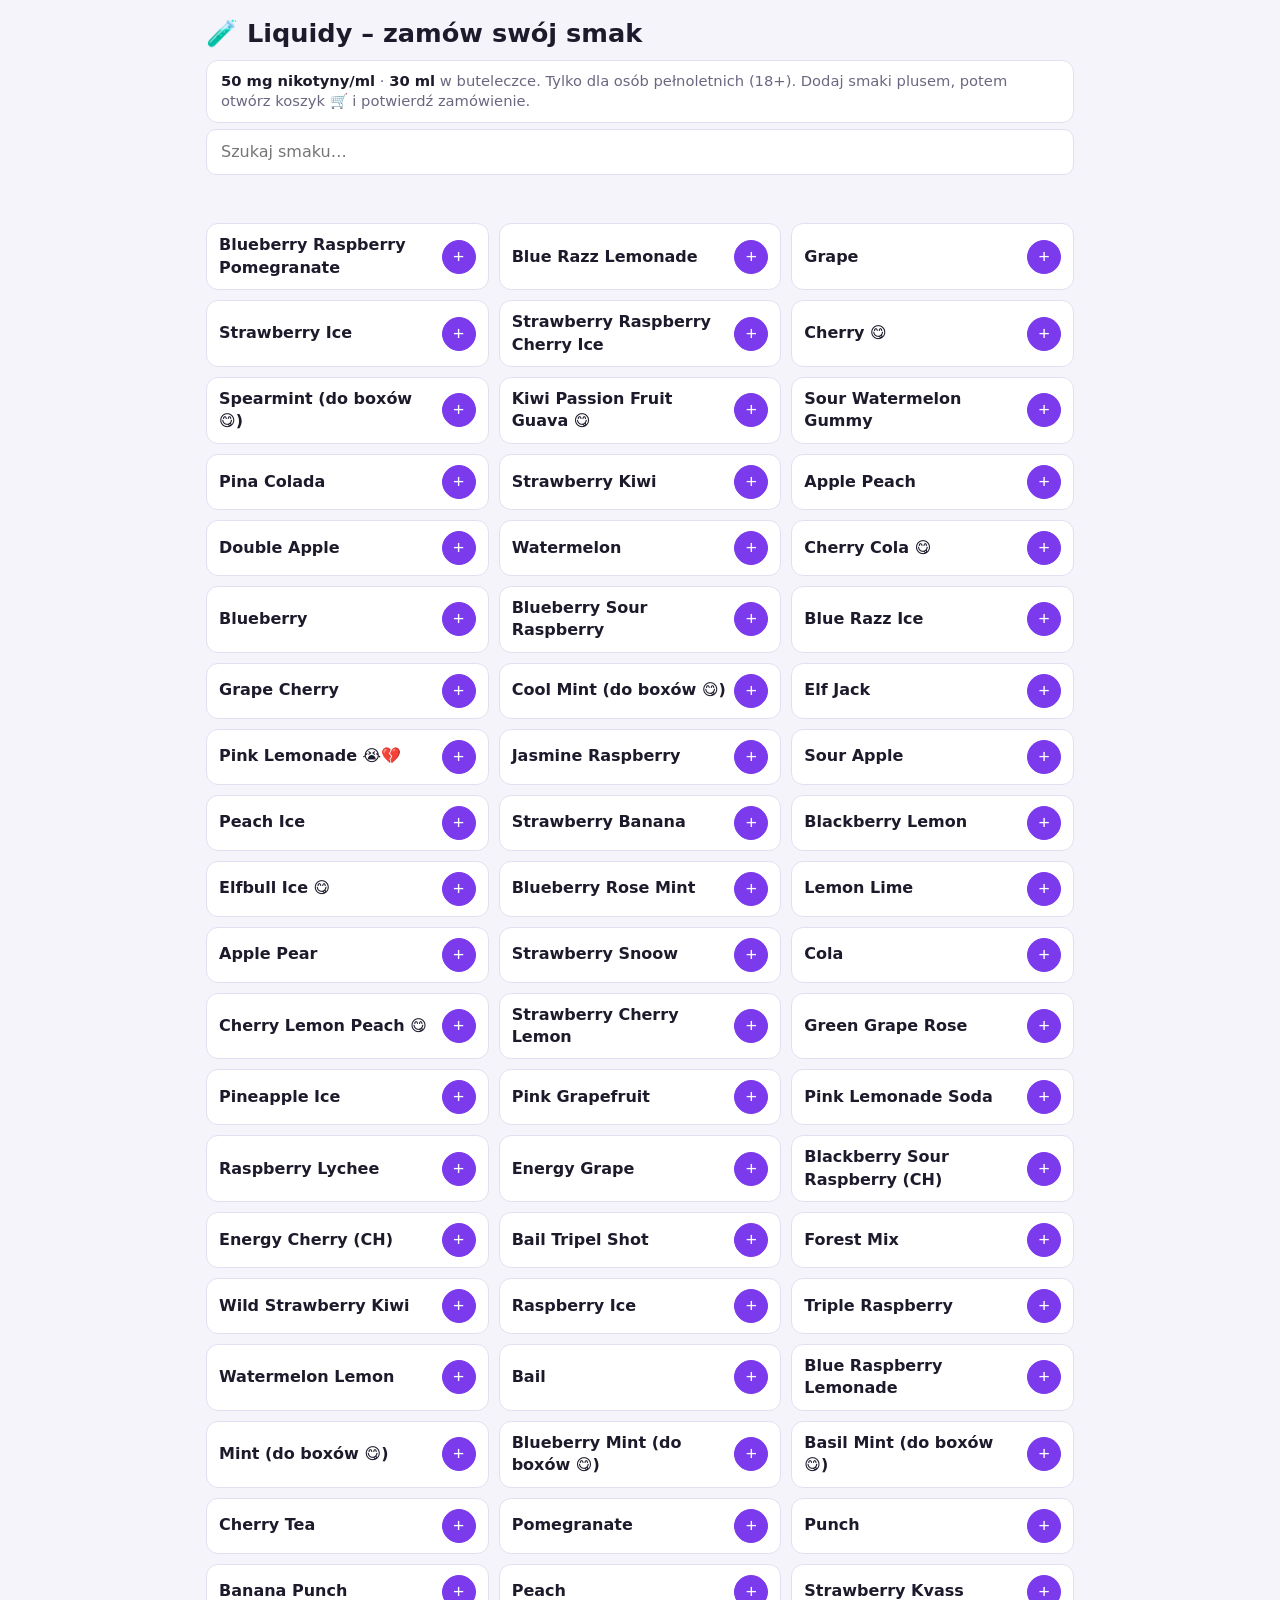
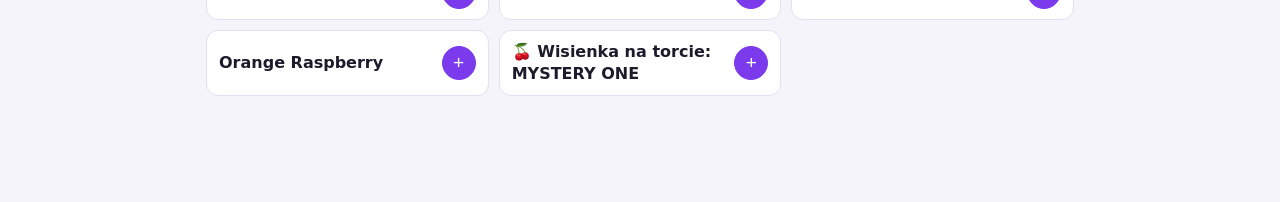
==== commit 7e6ee9d2: "Update print statement from 'Hello' to 'Goodbye'" ====
--- a/index.html
+++ b/index.html
@@ -1,1180 +1,142 @@
 <!DOCTYPE html>
-<!-- saved from url=(0040)file:///C:/Users/user/Desktop/index.html -->
-<html lang="en" xmlns="http://www.w3.org/1999/xhtml"><head><meta http-equiv="Content-Type" content="text/html; charset=UTF-8">
-	<style type="text/css">
-		:root {
-			--url: url("");
-		}
+<html lang="pl"><head><meta charset="utf-8"><meta name="viewport" content="width=device-width,initial-scale=1">
+<title>Liquidy – zamówienia</title><style>
+:root{--bg:#f6f4fb;--card:#fff;--tx:#1d1a2b;--mut:#6b6780;--ac:#7c3aed;--acx:#fff;--bd:#e3dff0;--ok:#16a34a;--er:#dc2626}
+@media(prefers-color-scheme:dark){:root{--bg:#14111f;--card:#1e1a2e;--tx:#f1eefb;--mut:#a39fbb;--ac:#a78bfa;--acx:#14111f;--bd:#322c4a;--ok:#4ade80;--er:#f87171}}
+*{box-sizing:border-box}
+body{margin:0;background:var(--bg);color:var(--tx);font:16px/1.4 system-ui,-apple-system,"Segoe UI",Roboto,sans-serif;padding-bottom:90px}
+header,main{max-width:900px;margin:auto;padding:16px}
+h1{margin:0 0 8px;font-size:1.6rem}
+.info{background:var(--card);border:1px solid var(--bd);border-radius:12px;padding:10px 14px;color:var(--mut);font-size:.92rem}
+.info b{color:var(--tx)}
+input,textarea{width:100%;padding:11px 14px;border-radius:10px;border:1px solid var(--bd);background:var(--card);color:var(--tx);font:inherit;margin:6px 0}
+.grid{display:grid;grid-template-columns:repeat(auto-fill,minmax(250px,1fr));gap:10px;margin-top:10px}
+.fl{background:var(--card);border:1px solid var(--bd);border-radius:12px;padding:10px 12px;display:flex;align-items:center;justify-content:space-between;gap:8px}
+.fl.sel{border-color:var(--ac);box-shadow:0 0 0 1px var(--ac)}
+.fl .n{font-weight:600}
+.q{display:flex;align-items:center;gap:8px;flex-shrink:0}
+.q button{width:34px;height:34px;border-radius:50%;border:1px solid var(--bd);background:var(--bg);color:var(--tx);font-size:1.2rem;cursor:pointer}
+.q button.p{background:var(--ac);color:var(--acx);border-color:var(--ac)}
+.q span{min-width:18px;text-align:center;font-weight:700}
+.btn{padding:12px 18px;border:0;border-radius:10px;background:var(--ac);color:var(--acx);font:inherit;font-weight:700;cursor:pointer}
+.btn.sec{background:var(--bg);color:var(--tx);border:1px solid var(--bd)}
+.cartbtn{position:fixed;right:16px;bottom:calc(16px + env(safe-area-inset-bottom,0px));z-index:5;box-shadow:0 4px 14px rgba(0,0,0,.3);display:none}
+.cartbtn.show{display:block}
+.modal{position:fixed;inset:0;background:rgba(0,0,0,.55);display:none;align-items:center;justify-content:center;padding:16px;z-index:10}
+.modal.show{display:flex}
+.box{background:var(--card);border-radius:14px;padding:18px;max-width:460px;width:100%;max-height:90vh;overflow:auto}
+.box h2{margin:0 0 10px}
+.row{display:flex;gap:8px;margin-top:12px}.row .btn{flex:1}
+.ci{display:flex;justify-content:space-between;align-items:center;gap:8px;padding:8px 0;border-bottom:1px solid var(--bd)}
+.rm{background:none;border:0;color:var(--er);cursor:pointer;font-size:1.1rem}
+.ok{color:var(--ok)}.er{color:var(--er)}.mut{color:var(--mut)}
+.sum{display:flex;gap:10px;margin:12px 0;flex-wrap:wrap}
+.sum div{flex:1;min-width:130px;background:var(--card);border:1px solid var(--bd);border-radius:12px;padding:12px}
+.sum b{font-size:1.5rem;display:block}
+table{width:100%;border-collapse:collapse;background:var(--card);border-radius:12px;overflow:hidden}
+td,th{padding:9px 12px;border-bottom:1px solid var(--bd);text-align:left}
+th{color:var(--mut);font-size:.8rem;text-transform:uppercase}
+td.r{text-align:right;font-weight:700}
+.ord{background:var(--card);border:1px solid var(--bd);border-radius:12px;padding:10px 12px;margin-bottom:8px}
+.hide{display:none!important}
 
-		html,
-		body {
-                        border-top-left-radius: 10px; /* Top left rounded corner */
-                        border-bottom-left-radius: 10px;
-			background-color: #141414;
-			width: 100%;
-			height: 100%;
-			margin: 0;
-			padding: 0;
-			overflow: hidden;
-			font-family: consolas, 'poppins', monospace;
-			color: white;
-		}
+</style></head>
+<body>
+<header>
+<h1>🧪 Liquidy – zamów swój smak</h1>
+<div class="info"><b>50 mg nikotyny/ml</b> · <b>30 ml</b> w buteleczce. Tylko dla osób pełnoletnich (18+). Dodaj smaki plusem, potem otwórz koszyk 🛒 i potwierdź zamówienie.</div>
+<input id="search" type="search" placeholder="Szukaj smaku…">
+</header>
+<main><div class="grid" id="grid"></div></main>
 
-		.margin:first-child {
-			background-image: var(--url);
-			background-size: cover;
-			background-repeat: no-repeat;
-			background-attachment: fixed;
-		}
+<button class="btn cartbtn" id="cartBtn">🛒 Koszyk (<span id="cCnt">0</span>)</button>
 
-		.lines-content:nth-of-type(1),
-		.monaco-editor-background:nth-of-type(1) {
-			background-image: var(--url);
-			background-size: cover;
-			background-repeat: no-repeat;
-			background-attachment: fixed;
-		}
-	</style>
-	
-	<title></title>
-<script async="async" type="text/javascript" src="./index_files/editor.main.js.pobrane"></script><link rel="stylesheet" type="text/css" data-name="vs/editor/editor.main" href="./index_files/editor.main.css"><script async="async" type="text/javascript" src="./index_files/editor.main.nls.js.pobrane"></script><script async="async" type="text/javascript" src="./index_files/monaco.contribution.js.pobrane"></script><style type="text/css" media="screen" class="monaco-colors">.codicon-add:before { content: '\ea60'; }
-.codicon-plus:before { content: '\ea60'; }
-.codicon-gist-new:before { content: '\ea60'; }
-.codicon-repo-create:before { content: '\ea60'; }
-.codicon-lightbulb:before { content: '\ea61'; }
-.codicon-light-bulb:before { content: '\ea61'; }
-.codicon-repo:before { content: '\ea62'; }
-.codicon-repo-delete:before { content: '\ea62'; }
-.codicon-gist-fork:before { content: '\ea63'; }
-.codicon-repo-forked:before { content: '\ea63'; }
-.codicon-git-pull-request:before { content: '\ea64'; }
-.codicon-git-pull-request-abandoned:before { content: '\ea64'; }
-.codicon-record-keys:before { content: '\ea65'; }
-.codicon-keyboard:before { content: '\ea65'; }
-.codicon-tag:before { content: '\ea66'; }
-.codicon-tag-add:before { content: '\ea66'; }
-.codicon-tag-remove:before { content: '\ea66'; }
-.codicon-person:before { content: '\ea67'; }
-.codicon-person-follow:before { content: '\ea67'; }
-.codicon-person-outline:before { content: '\ea67'; }
-.codicon-person-filled:before { content: '\ea67'; }
-.codicon-git-branch:before { content: '\ea68'; }
-.codicon-git-branch-create:before { content: '\ea68'; }
-.codicon-git-branch-delete:before { content: '\ea68'; }
-.codicon-source-control:before { content: '\ea68'; }
-.codicon-mirror:before { content: '\ea69'; }
-.codicon-mirror-public:before { content: '\ea69'; }
-.codicon-star:before { content: '\ea6a'; }
-.codicon-star-add:before { content: '\ea6a'; }
-.codicon-star-delete:before { content: '\ea6a'; }
-.codicon-star-empty:before { content: '\ea6a'; }
-.codicon-comment:before { content: '\ea6b'; }
-.codicon-comment-add:before { content: '\ea6b'; }
-.codicon-alert:before { content: '\ea6c'; }
-.codicon-warning:before { content: '\ea6c'; }
-.codicon-search:before { content: '\ea6d'; }
-.codicon-search-save:before { content: '\ea6d'; }
-.codicon-log-out:before { content: '\ea6e'; }
-.codicon-sign-out:before { content: '\ea6e'; }
-.codicon-log-in:before { content: '\ea6f'; }
-.codicon-sign-in:before { content: '\ea6f'; }
-.codicon-eye:before { content: '\ea70'; }
-.codicon-eye-unwatch:before { content: '\ea70'; }
-.codicon-eye-watch:before { content: '\ea70'; }
-.codicon-circle-filled:before { content: '\ea71'; }
-.codicon-primitive-dot:before { content: '\ea71'; }
-.codicon-close-dirty:before { content: '\ea71'; }
-.codicon-debug-breakpoint:before { content: '\ea71'; }
-.codicon-debug-breakpoint-disabled:before { content: '\ea71'; }
-.codicon-debug-hint:before { content: '\ea71'; }
-.codicon-primitive-square:before { content: '\ea72'; }
-.codicon-edit:before { content: '\ea73'; }
-.codicon-pencil:before { content: '\ea73'; }
-.codicon-info:before { content: '\ea74'; }
-.codicon-issue-opened:before { content: '\ea74'; }
-.codicon-gist-private:before { content: '\ea75'; }
-.codicon-git-fork-private:before { content: '\ea75'; }
-.codicon-lock:before { content: '\ea75'; }
-.codicon-mirror-private:before { content: '\ea75'; }
-.codicon-close:before { content: '\ea76'; }
-.codicon-remove-close:before { content: '\ea76'; }
-.codicon-x:before { content: '\ea76'; }
-.codicon-repo-sync:before { content: '\ea77'; }
-.codicon-sync:before { content: '\ea77'; }
-.codicon-clone:before { content: '\ea78'; }
-.codicon-desktop-download:before { content: '\ea78'; }
-.codicon-beaker:before { content: '\ea79'; }
-.codicon-microscope:before { content: '\ea79'; }
-.codicon-vm:before { content: '\ea7a'; }
-.codicon-device-desktop:before { content: '\ea7a'; }
-.codicon-file:before { content: '\ea7b'; }
-.codicon-file-text:before { content: '\ea7b'; }
-.codicon-more:before { content: '\ea7c'; }
-.codicon-ellipsis:before { content: '\ea7c'; }
-.codicon-kebab-horizontal:before { content: '\ea7c'; }
-.codicon-mail-reply:before { content: '\ea7d'; }
-.codicon-reply:before { content: '\ea7d'; }
-.codicon-organization:before { content: '\ea7e'; }
-.codicon-organization-filled:before { content: '\ea7e'; }
-.codicon-organization-outline:before { content: '\ea7e'; }
-.codicon-new-file:before { content: '\ea7f'; }
-.codicon-file-add:before { content: '\ea7f'; }
-.codicon-new-folder:before { content: '\ea80'; }
-.codicon-file-directory-create:before { content: '\ea80'; }
-.codicon-trash:before { content: '\ea81'; }
-.codicon-trashcan:before { content: '\ea81'; }
-.codicon-history:before { content: '\ea82'; }
-.codicon-clock:before { content: '\ea82'; }
-.codicon-folder:before { content: '\ea83'; }
-.codicon-file-directory:before { content: '\ea83'; }
-.codicon-symbol-folder:before { content: '\ea83'; }
-.codicon-logo-github:before { content: '\ea84'; }
-.codicon-mark-github:before { content: '\ea84'; }
-.codicon-github:before { content: '\ea84'; }
-.codicon-terminal:before { content: '\ea85'; }
-.codicon-console:before { content: '\ea85'; }
-.codicon-repl:before { content: '\ea85'; }
-.codicon-zap:before { content: '\ea86'; }
-.codicon-symbol-event:before { content: '\ea86'; }
-.codicon-error:before { content: '\ea87'; }
-.codicon-stop:before { content: '\ea87'; }
-.codicon-variable:before { content: '\ea88'; }
-.codicon-symbol-variable:before { content: '\ea88'; }
-.codicon-array:before { content: '\ea8a'; }
-.codicon-symbol-array:before { content: '\ea8a'; }
-.codicon-symbol-module:before { content: '\ea8b'; }
-.codicon-symbol-package:before { content: '\ea8b'; }
-.codicon-symbol-namespace:before { content: '\ea8b'; }
-.codicon-symbol-object:before { content: '\ea8b'; }
-.codicon-symbol-method:before { content: '\ea8c'; }
-.codicon-symbol-function:before { content: '\ea8c'; }
-.codicon-symbol-constructor:before { content: '\ea8c'; }
-.codicon-symbol-boolean:before { content: '\ea8f'; }
-.codicon-symbol-null:before { content: '\ea8f'; }
-.codicon-symbol-numeric:before { content: '\ea90'; }
-.codicon-symbol-number:before { content: '\ea90'; }
-.codicon-symbol-structure:before { content: '\ea91'; }
-.codicon-symbol-struct:before { content: '\ea91'; }
-.codicon-symbol-parameter:before { content: '\ea92'; }
-.codicon-symbol-type-parameter:before { content: '\ea92'; }
-.codicon-symbol-key:before { content: '\ea93'; }
-.codicon-symbol-text:before { content: '\ea93'; }
-.codicon-symbol-reference:before { content: '\ea94'; }
-.codicon-go-to-file:before { content: '\ea94'; }
-.codicon-symbol-enum:before { content: '\ea95'; }
-.codicon-symbol-value:before { content: '\ea95'; }
-.codicon-symbol-ruler:before { content: '\ea96'; }
-.codicon-symbol-unit:before { content: '\ea96'; }
-.codicon-activate-breakpoints:before { content: '\ea97'; }
-.codicon-archive:before { content: '\ea98'; }
-.codicon-arrow-both:before { content: '\ea99'; }
-.codicon-arrow-down:before { content: '\ea9a'; }
-.codicon-arrow-left:before { content: '\ea9b'; }
-.codicon-arrow-right:before { content: '\ea9c'; }
-.codicon-arrow-small-down:before { content: '\ea9d'; }
-.codicon-arrow-small-left:before { content: '\ea9e'; }
-.codicon-arrow-small-right:before { content: '\ea9f'; }
-.codicon-arrow-small-up:before { content: '\eaa0'; }
-.codicon-arrow-up:before { content: '\eaa1'; }
-.codicon-bell:before { content: '\eaa2'; }
-.codicon-bold:before { content: '\eaa3'; }
-.codicon-book:before { content: '\eaa4'; }
-.codicon-bookmark:before { content: '\eaa5'; }
-.codicon-debug-breakpoint-conditional-unverified:before { content: '\eaa6'; }
-.codicon-debug-breakpoint-conditional:before { content: '\eaa7'; }
-.codicon-debug-breakpoint-conditional-disabled:before { content: '\eaa7'; }
-.codicon-debug-breakpoint-data-unverified:before { content: '\eaa8'; }
-.codicon-debug-breakpoint-data:before { content: '\eaa9'; }
-.codicon-debug-breakpoint-data-disabled:before { content: '\eaa9'; }
-.codicon-debug-breakpoint-log-unverified:before { content: '\eaaa'; }
-.codicon-debug-breakpoint-log:before { content: '\eaab'; }
-.codicon-debug-breakpoint-log-disabled:before { content: '\eaab'; }
-.codicon-briefcase:before { content: '\eaac'; }
-.codicon-broadcast:before { content: '\eaad'; }
-.codicon-browser:before { content: '\eaae'; }
-.codicon-bug:before { content: '\eaaf'; }
-.codicon-calendar:before { content: '\eab0'; }
-.codicon-case-sensitive:before { content: '\eab1'; }
-.codicon-check:before { content: '\eab2'; }
-.codicon-checklist:before { content: '\eab3'; }
-.codicon-chevron-down:before { content: '\eab4'; }
-.codicon-chevron-left:before { content: '\eab5'; }
-.codicon-chevron-right:before { content: '\eab6'; }
-.codicon-chevron-up:before { content: '\eab7'; }
-.codicon-chrome-close:before { content: '\eab8'; }
-.codicon-chrome-maximize:before { content: '\eab9'; }
-.codicon-chrome-minimize:before { content: '\eaba'; }
-.codicon-chrome-restore:before { content: '\eabb'; }
-.codicon-circle-outline:before { content: '\eabc'; }
-.codicon-debug-breakpoint-unverified:before { content: '\eabc'; }
-.codicon-circle-slash:before { content: '\eabd'; }
-.codicon-circuit-board:before { content: '\eabe'; }
-.codicon-clear-all:before { content: '\eabf'; }
-.codicon-clippy:before { content: '\eac0'; }
-.codicon-close-all:before { content: '\eac1'; }
-.codicon-cloud-download:before { content: '\eac2'; }
-.codicon-cloud-upload:before { content: '\eac3'; }
-.codicon-code:before { content: '\eac4'; }
-.codicon-collapse-all:before { content: '\eac5'; }
-.codicon-color-mode:before { content: '\eac6'; }
-.codicon-comment-discussion:before { content: '\eac7'; }
-.codicon-compare-changes:before { content: '\eafd'; }
-.codicon-credit-card:before { content: '\eac9'; }
-.codicon-dash:before { content: '\eacc'; }
-.codicon-dashboard:before { content: '\eacd'; }
-.codicon-database:before { content: '\eace'; }
-.codicon-debug-continue:before { content: '\eacf'; }
-.codicon-debug-disconnect:before { content: '\ead0'; }
-.codicon-debug-pause:before { content: '\ead1'; }
-.codicon-debug-restart:before { content: '\ead2'; }
-.codicon-debug-start:before { content: '\ead3'; }
-.codicon-debug-step-into:before { content: '\ead4'; }
-.codicon-debug-step-out:before { content: '\ead5'; }
-.codicon-debug-step-over:before { content: '\ead6'; }
-.codicon-debug-stop:before { content: '\ead7'; }
-.codicon-debug:before { content: '\ead8'; }
-.codicon-device-camera-video:before { content: '\ead9'; }
-.codicon-device-camera:before { content: '\eada'; }
-.codicon-device-mobile:before { content: '\eadb'; }
-.codicon-diff-added:before { content: '\eadc'; }
-.codicon-diff-ignored:before { content: '\eadd'; }
-.codicon-diff-modified:before { content: '\eade'; }
-.codicon-diff-removed:before { content: '\eadf'; }
-.codicon-diff-renamed:before { content: '\eae0'; }
-.codicon-diff:before { content: '\eae1'; }
-.codicon-discard:before { content: '\eae2'; }
-.codicon-editor-layout:before { content: '\eae3'; }
-.codicon-empty-window:before { content: '\eae4'; }
-.codicon-exclude:before { content: '\eae5'; }
-.codicon-extensions:before { content: '\eae6'; }
-.codicon-eye-closed:before { content: '\eae7'; }
-.codicon-file-binary:before { content: '\eae8'; }
-.codicon-file-code:before { content: '\eae9'; }
-.codicon-file-media:before { content: '\eaea'; }
-.codicon-file-pdf:before { content: '\eaeb'; }
-.codicon-file-submodule:before { content: '\eaec'; }
-.codicon-file-symlink-directory:before { content: '\eaed'; }
-.codicon-file-symlink-file:before { content: '\eaee'; }
-.codicon-file-zip:before { content: '\eaef'; }
-.codicon-files:before { content: '\eaf0'; }
-.codicon-filter:before { content: '\eaf1'; }
-.codicon-flame:before { content: '\eaf2'; }
-.codicon-fold-down:before { content: '\eaf3'; }
-.codicon-fold-up:before { content: '\eaf4'; }
-.codicon-fold:before { content: '\eaf5'; }
-.codicon-folder-active:before { content: '\eaf6'; }
-.codicon-folder-opened:before { content: '\eaf7'; }
-.codicon-gear:before { content: '\eaf8'; }
-.codicon-gift:before { content: '\eaf9'; }
-.codicon-gist-secret:before { content: '\eafa'; }
-.codicon-gist:before { content: '\eafb'; }
-.codicon-git-commit:before { content: '\eafc'; }
-.codicon-git-compare:before { content: '\eafd'; }
-.codicon-git-merge:before { content: '\eafe'; }
-.codicon-github-action:before { content: '\eaff'; }
-.codicon-github-alt:before { content: '\eb00'; }
-.codicon-globe:before { content: '\eb01'; }
-.codicon-grabber:before { content: '\eb02'; }
-.codicon-graph:before { content: '\eb03'; }
-.codicon-gripper:before { content: '\eb04'; }
-.codicon-heart:before { content: '\eb05'; }
-.codicon-home:before { content: '\eb06'; }
-.codicon-horizontal-rule:before { content: '\eb07'; }
-.codicon-hubot:before { content: '\eb08'; }
-.codicon-inbox:before { content: '\eb09'; }
-.codicon-issue-closed:before { content: '\eb0a'; }
-.codicon-issue-reopened:before { content: '\eb0b'; }
-.codicon-issues:before { content: '\eb0c'; }
-.codicon-italic:before { content: '\eb0d'; }
-.codicon-jersey:before { content: '\eb0e'; }
-.codicon-json:before { content: '\eb0f'; }
-.codicon-kebab-vertical:before { content: '\eb10'; }
-.codicon-key:before { content: '\eb11'; }
-.codicon-law:before { content: '\eb12'; }
-.codicon-lightbulb-autofix:before { content: '\eb13'; }
-.codicon-link-external:before { content: '\eb14'; }
-.codicon-link:before { content: '\eb15'; }
-.codicon-list-ordered:before { content: '\eb16'; }
-.codicon-list-unordered:before { content: '\eb17'; }
-.codicon-live-share:before { content: '\eb18'; }
-.codicon-loading:before { content: '\eb19'; }
-.codicon-location:before { content: '\eb1a'; }
-.codicon-mail-read:before { content: '\eb1b'; }
-.codicon-mail:before { content: '\eb1c'; }
-.codicon-markdown:before { content: '\eb1d'; }
-.codicon-megaphone:before { content: '\eb1e'; }
-.codicon-mention:before { content: '\eb1f'; }
-.codicon-milestone:before { content: '\eb20'; }
-.codicon-mortar-board:before { content: '\eb21'; }
-.codicon-move:before { content: '\eb22'; }
-.codicon-multiple-windows:before { content: '\eb23'; }
-.codicon-mute:before { content: '\eb24'; }
-.codicon-no-newline:before { content: '\eb25'; }
-.codicon-note:before { content: '\eb26'; }
-.codicon-octoface:before { content: '\eb27'; }
-.codicon-open-preview:before { content: '\eb28'; }
-.codicon-package:before { content: '\eb29'; }
-.codicon-paintcan:before { content: '\eb2a'; }
-.codicon-pin:before { content: '\eb2b'; }
-.codicon-play:before { content: '\eb2c'; }
-.codicon-run:before { content: '\eb2c'; }
-.codicon-plug:before { content: '\eb2d'; }
-.codicon-preserve-case:before { content: '\eb2e'; }
-.codicon-preview:before { content: '\eb2f'; }
-.codicon-project:before { content: '\eb30'; }
-.codicon-pulse:before { content: '\eb31'; }
-.codicon-question:before { content: '\eb32'; }
-.codicon-quote:before { content: '\eb33'; }
-.codicon-radio-tower:before { content: '\eb34'; }
-.codicon-reactions:before { content: '\eb35'; }
-.codicon-references:before { content: '\eb36'; }
-.codicon-refresh:before { content: '\eb37'; }
-.codicon-regex:before { content: '\eb38'; }
-.codicon-remote-explorer:before { content: '\eb39'; }
-.codicon-remote:before { content: '\eb3a'; }
-.codicon-remove:before { content: '\eb3b'; }
-.codicon-replace-all:before { content: '\eb3c'; }
-.codicon-replace:before { content: '\eb3d'; }
-.codicon-repo-clone:before { content: '\eb3e'; }
-.codicon-repo-force-push:before { content: '\eb3f'; }
-.codicon-repo-pull:before { content: '\eb40'; }
-.codicon-repo-push:before { content: '\eb41'; }
-.codicon-report:before { content: '\eb42'; }
-.codicon-request-changes:before { content: '\eb43'; }
-.codicon-rocket:before { content: '\eb44'; }
-.codicon-root-folder-opened:before { content: '\eb45'; }
-.codicon-root-folder:before { content: '\eb46'; }
-.codicon-rss:before { content: '\eb47'; }
-.codicon-ruby:before { content: '\eb48'; }
-.codicon-save-all:before { content: '\eb49'; }
-.codicon-save-as:before { content: '\eb4a'; }
-.codicon-save:before { content: '\eb4b'; }
-.codicon-screen-full:before { content: '\eb4c'; }
-.codicon-screen-normal:before { content: '\eb4d'; }
-.codicon-search-stop:before { content: '\eb4e'; }
-.codicon-server:before { content: '\eb50'; }
-.codicon-settings-gear:before { content: '\eb51'; }
-.codicon-settings:before { content: '\eb52'; }
-.codicon-shield:before { content: '\eb53'; }
-.codicon-smiley:before { content: '\eb54'; }
-.codicon-sort-precedence:before { content: '\eb55'; }
-.codicon-split-horizontal:before { content: '\eb56'; }
-.codicon-split-vertical:before { content: '\eb57'; }
-.codicon-squirrel:before { content: '\eb58'; }
-.codicon-star-full:before { content: '\eb59'; }
-.codicon-star-half:before { content: '\eb5a'; }
-.codicon-symbol-class:before { content: '\eb5b'; }
-.codicon-symbol-color:before { content: '\eb5c'; }
-.codicon-symbol-constant:before { content: '\eb5d'; }
-.codicon-symbol-enum-member:before { content: '\eb5e'; }
-.codicon-symbol-field:before { content: '\eb5f'; }
-.codicon-symbol-file:before { content: '\eb60'; }
-.codicon-symbol-interface:before { content: '\eb61'; }
-.codicon-symbol-keyword:before { content: '\eb62'; }
-.codicon-symbol-misc:before { content: '\eb63'; }
-.codicon-symbol-operator:before { content: '\eb64'; }
-.codicon-symbol-property:before { content: '\eb65'; }
-.codicon-wrench:before { content: '\eb65'; }
-.codicon-wrench-subaction:before { content: '\eb65'; }
-.codicon-symbol-snippet:before { content: '\eb66'; }
-.codicon-tasklist:before { content: '\eb67'; }
-.codicon-telescope:before { content: '\eb68'; }
-.codicon-text-size:before { content: '\eb69'; }
-.codicon-three-bars:before { content: '\eb6a'; }
-.codicon-thumbsdown:before { content: '\eb6b'; }
-.codicon-thumbsup:before { content: '\eb6c'; }
-.codicon-tools:before { content: '\eb6d'; }
-.codicon-triangle-down:before { content: '\eb6e'; }
-.codicon-triangle-left:before { content: '\eb6f'; }
-.codicon-triangle-right:before { content: '\eb70'; }
-.codicon-triangle-up:before { content: '\eb71'; }
-.codicon-twitter:before { content: '\eb72'; }
-.codicon-unfold:before { content: '\eb73'; }
-.codicon-unlock:before { content: '\eb74'; }
-.codicon-unmute:before { content: '\eb75'; }
-.codicon-unverified:before { content: '\eb76'; }
-.codicon-verified:before { content: '\eb77'; }
-.codicon-versions:before { content: '\eb78'; }
-.codicon-vm-active:before { content: '\eb79'; }
-.codicon-vm-outline:before { content: '\eb7a'; }
-.codicon-vm-running:before { content: '\eb7b'; }
-.codicon-watch:before { content: '\eb7c'; }
-.codicon-whitespace:before { content: '\eb7d'; }
-.codicon-whole-word:before { content: '\eb7e'; }
-.codicon-window:before { content: '\eb7f'; }
-.codicon-word-wrap:before { content: '\eb80'; }
-.codicon-zoom-in:before { content: '\eb81'; }
-.codicon-zoom-out:before { content: '\eb82'; }
-.codicon-list-filter:before { content: '\eb83'; }
-.codicon-list-flat:before { content: '\eb84'; }
-.codicon-list-selection:before { content: '\eb85'; }
-.codicon-selection:before { content: '\eb85'; }
-.codicon-list-tree:before { content: '\eb86'; }
-.codicon-debug-breakpoint-function-unverified:before { content: '\eb87'; }
-.codicon-debug-breakpoint-function:before { content: '\eb88'; }
-.codicon-debug-breakpoint-function-disabled:before { content: '\eb88'; }
-.codicon-debug-stackframe-active:before { content: '\eb89'; }
-.codicon-debug-stackframe-dot:before { content: '\eb8a'; }
-.codicon-debug-stackframe:before { content: '\eb8b'; }
-.codicon-debug-stackframe-focused:before { content: '\eb8b'; }
-.codicon-debug-breakpoint-unsupported:before { content: '\eb8c'; }
-.codicon-symbol-string:before { content: '\eb8d'; }
-.codicon-debug-reverse-continue:before { content: '\eb8e'; }
-.codicon-debug-step-back:before { content: '\eb8f'; }
-.codicon-debug-restart-frame:before { content: '\eb90'; }
-.codicon-call-incoming:before { content: '\eb92'; }
-.codicon-call-outgoing:before { content: '\eb93'; }
-.codicon-menu:before { content: '\eb94'; }
-.codicon-expand-all:before { content: '\eb95'; }
-.codicon-feedback:before { content: '\eb96'; }
-.codicon-group-by-ref-type:before { content: '\eb97'; }
-.codicon-ungroup-by-ref-type:before { content: '\eb98'; }
-.codicon-account:before { content: '\eb99'; }
-.codicon-bell-dot:before { content: '\eb9a'; }
-.codicon-debug-console:before { content: '\eb9b'; }
-.codicon-library:before { content: '\eb9c'; }
-.codicon-output:before { content: '\eb9d'; }
-.codicon-run-all:before { content: '\eb9e'; }
-.codicon-sync-ignored:before { content: '\eb9f'; }
-.codicon-pinned:before { content: '\eba0'; }
-.codicon-github-inverted:before { content: '\eba1'; }
-.codicon-debug-alt:before { content: '\eb91'; }
-.codicon-server-process:before { content: '\eba2'; }
-.codicon-server-environment:before { content: '\eba3'; }
-.codicon-pass:before { content: '\eba4'; }
-.codicon-stop-circle:before { content: '\eba5'; }
-.codicon-play-circle:before { content: '\eba6'; }
-.codicon-record:before { content: '\eba7'; }
-.codicon-debug-alt-small:before { content: '\eba8'; }
-.codicon-vm-connect:before { content: '\eba9'; }
-.codicon-cloud:before { content: '\ebaa'; }
-.codicon-merge:before { content: '\ebab'; }
-.codicon-export:before { content: '\ebac'; }
-.codicon-graph-left:before { content: '\ebad'; }
-.codicon-magnet:before { content: '\ebae'; }
-.codicon-notebook:before { content: '\ebaf'; }
-.codicon-redo:before { content: '\ebb0'; }
-.codicon-check-all:before { content: '\ebb1'; }
-.codicon-pinned-dirty:before { content: '\ebb2'; }
-.codicon-pass-filled:before { content: '\ebb3'; }
-.codicon-circle-large-filled:before { content: '\ebb4'; }
-.codicon-circle-large-outline:before { content: '\ebb5'; }
-.codicon-combine:before { content: '\ebb6'; }
-.codicon-gather:before { content: '\ebb6'; }
-.codicon-table:before { content: '\ebb7'; }
-.codicon-variable-group:before { content: '\ebb8'; }
-.codicon-type-hierarchy:before { content: '\ebb9'; }
-.codicon-type-hierarchy-sub:before { content: '\ebba'; }
-.codicon-type-hierarchy-super:before { content: '\ebbb'; }
-.codicon-git-pull-request-create:before { content: '\ebbc'; }
-.codicon-run-above:before { content: '\ebbd'; }
-.codicon-run-below:before { content: '\ebbe'; }
-.codicon-notebook-template:before { content: '\ebbf'; }
-.codicon-debug-rerun:before { content: '\ebc0'; }
-.codicon-workspace-trusted:before { content: '\ebc1'; }
-.codicon-workspace-untrusted:before { content: '\ebc2'; }
-.codicon-workspace-unspecified:before { content: '\ebc3'; }
-.codicon-terminal-cmd:before { content: '\ebc4'; }
-.codicon-terminal-debian:before { content: '\ebc5'; }
-.codicon-terminal-linux:before { content: '\ebc6'; }
-.codicon-terminal-powershell:before { content: '\ebc7'; }
-.codicon-terminal-tmux:before { content: '\ebc8'; }
-.codicon-terminal-ubuntu:before { content: '\ebc9'; }
-.codicon-terminal-bash:before { content: '\ebca'; }
-.codicon-arrow-swap:before { content: '\ebcb'; }
-.codicon-copy:before { content: '\ebcc'; }
-.codicon-person-add:before { content: '\ebcd'; }
-.codicon-filter-filled:before { content: '\ebce'; }
-.codicon-wand:before { content: '\ebcf'; }
-.codicon-debug-line-by-line:before { content: '\ebd0'; }
-.codicon-drop-down-button:before { content: '\eab4'; }
-.codicon-tree-item-expanded:before { content: '\eab4'; }
-.codicon-tree-filter-on-type-on:before { content: '\eb83'; }
-.codicon-tree-filter-on-type-off:before { content: '\eb85'; }
-.codicon-tree-filter-clear:before { content: '\ea76'; }
-.codicon-tree-item-loading:before { content: '\eb19'; }
-.codicon-scrollbar-button-left:before { content: '\eb6f'; }
-.codicon-scrollbar-button-right:before { content: '\eb70'; }
-.codicon-scrollbar-button-up:before { content: '\eb71'; }
-.codicon-scrollbar-button-down:before { content: '\eb6e'; }
-.codicon-menu-selection:before { content: '\eab2'; }
-.codicon-menu-submenu:before { content: '\eab6'; }
-.codicon-quick-input-back:before { content: '\ea9b'; }
-.codicon-widget-close:before { content: '\ea76'; }
-.codicon-diff-review-insert:before { content: '\ea60'; }
-.codicon-diff-review-remove:before { content: '\eb3b'; }
-.codicon-diff-review-close:before { content: '\ea76'; }
-.codicon-diff-insert:before { content: '\ea60'; }
-.codicon-diff-remove:before { content: '\eb3b'; }
-.codicon-find-selection:before { content: '\eb85'; }
-.codicon-find-collapsed:before { content: '\eab6'; }
-.codicon-find-expanded:before { content: '\eab4'; }
-.codicon-find-replace:before { content: '\eb3d'; }
-.codicon-find-replace-all:before { content: '\eb3c'; }
-.codicon-find-previous-match:before { content: '\eaa1'; }
-.codicon-find-next-match:before { content: '\ea9a'; }
-.codicon-folding-expanded:before { content: '\eab4'; }
-.codicon-folding-collapsed:before { content: '\eab6'; }
-.codicon-marker-navigation-next:before { content: '\eab4'; }
-.codicon-marker-navigation-previous:before { content: '\eab7'; }
-.codicon-parameter-hints-next:before { content: '\eab4'; }
-.codicon-parameter-hints-previous:before { content: '\eab7'; }
-.codicon-suggest-more-info:before { content: '\eab6'; }
-.monaco-editor .minimap > canvas { opacity: 1; will-change: opacity; }
-.monaco-editor .minimap-slider .minimap-slider-horizontal { background: rgba(121, 121, 121, 0.2); }
-.monaco-editor .minimap-slider:hover .minimap-slider-horizontal { background: rgba(100, 100, 100, 0.35); }
-.monaco-editor .minimap-slider.active .minimap-slider-horizontal { background: rgba(191, 191, 191, 0.2); }
-.monaco-editor .minimap-shadow-visible { box-shadow: #000000 -6px 0 6px -6px inset; }
-.monaco-editor .scroll-decoration { box-shadow: #000000 0 6px 6px -6px inset; }
-.monaco-editor .focused .selected-text { background-color: #264f78; }
-.monaco-editor .selected-text { background-color: #3a3d41; }
-.monaco-editor, .monaco-editor-background, .monaco-editor .inputarea.ime-input { background-color: #0a0a0f; }
-.monaco-editor, .monaco-editor .inputarea.ime-input { color: #d4d4d4; }
-.monaco-editor .margin { background-color: #0a0a0f; }
-.monaco-editor .rangeHighlight { background-color: rgba(255, 255, 255, 0.04); }
-.monaco-editor .symbolHighlight { background-color: rgba(234, 92, 0, 0.33); }
-.monaco-editor .mtkw { color: rgba(227, 228, 226, 0.16) !important; }
-.monaco-editor .mtkz { color: rgba(227, 228, 226, 0.16) !important; }
-.monaco-editor .view-overlays .current-line { border: 2px solid #282828; }
-.monaco-editor .margin-view-overlays .current-line-margin { border: 2px solid #282828; }
-.monaco-editor .lines-content .cigr { box-shadow: 1px 0 0 0 #404040 inset; }
-.monaco-editor .lines-content .cigra { box-shadow: 1px 0 0 0 #707070 inset; }
-.monaco-editor .line-numbers { color: #858585; }
-.monaco-editor .line-numbers.active-line-number { color: #c6c6c6; }
-.monaco-editor .view-ruler { box-shadow: 1px 0 0 0 #5a5a5a inset; }
-.monaco-editor .cursors-layer .cursor { background-color: #aeafad; border-color: #aeafad; color: #515052; }
-.monaco-editor.vs .valueSetReplacement { outline: solid 2px #888888; }
+<div class="modal" id="mCart"><div class="box">
+<h2>🛒 Twój koszyk</h2>
+<div id="cItems"></div>
+<p><b>Razem: <span id="cTot">0</span> szt.</b></p>
+<input id="name" placeholder="Twoje imię / ksywka (wymagane)" maxlength="40">
+<input id="note" placeholder="Uwagi (opcjonalnie)" maxlength="120">
+<p id="err" class="er hide"></p>
+<div class="row"><button class="btn sec" id="cBack">Wróć do smaków</button><button class="btn" id="cOk">Potwierdzam</button></div>
+</div></div>
 
-		.monaco-editor .contentWidgets .codicon.codicon-light-bulb {
-			color: #ffcc00;
-			background-color: rgba(10, 10, 15, 0.7);
-		}
+<div class="modal" id="mDone"><div class="box">
+<h2 class="ok">✅ Zamówienie przyjęte!</h2>
+<p id="dTxt"></p>
+<div id="fb" class="hide"><p>Skopiuj ten kod i wyślij go adminowi:</p><textarea id="code" rows="3" readonly></textarea><div class="row"><button class="btn" id="cp">Kopiuj kod</button></div></div>
+<div class="row"><button class="btn sec" id="dClose">Zamknij</button></div>
+</div></div>
 
-		.monaco-editor .contentWidgets .codicon.codicon-lightbulb-autofix {
-			color: #75beff;
-			background-color: rgba(10, 10, 15, 0.7);
-		}
-.monaco-editor .codelens-decoration { color: #999999; }
-.monaco-editor .codelens-decoration .codicon { color: #999999; }
-.monaco-editor .codelens-decoration > a:hover { color: #4e94ce !important; }
-.monaco-editor .codelens-decoration > a:hover .codicon { color: #4e94ce !important; }
-.monaco-editor .findOptionsWidget { background-color: #252526; }
-.monaco-editor .findOptionsWidget { color: #cccccc; }
-.monaco-editor .findOptionsWidget { box-shadow: 0 0 8px 2px rgba(0, 0, 0, 0.36); }
-.codicon.codicon-symbol-array { color: #cccccc; }
-.codicon.codicon-symbol-boolean { color: #cccccc; }
-.codicon.codicon-symbol-class { color: #ee9d28; }
-.codicon.codicon-symbol-method { color: #b180d7; }
-.codicon.codicon-symbol-color { color: #cccccc; }
-.codicon.codicon-symbol-constant { color: #cccccc; }
-.codicon.codicon-symbol-constructor { color: #b180d7; }
+<script>
+// === USTAWIENIA ===
+// Wklej tu adres swojej bazy Firebase Realtime Database (bez ukośnika na końcu), np.:
+// "https://moje-liquidy-default-rtdb.europe-west1.firebasedatabase.app"
+const DB_URL = "";
 
-			.codicon.codicon-symbol-value,.codicon.codicon-symbol-enum { color: #ee9d28; }
-.codicon.codicon-symbol-enum-member { color: #75beff; }
-.codicon.codicon-symbol-event { color: #ee9d28; }
-.codicon.codicon-symbol-field { color: #75beff; }
-.codicon.codicon-symbol-file { color: #cccccc; }
-.codicon.codicon-symbol-folder { color: #cccccc; }
-.codicon.codicon-symbol-function { color: #b180d7; }
-.codicon.codicon-symbol-interface { color: #75beff; }
-.codicon.codicon-symbol-key { color: #cccccc; }
-.codicon.codicon-symbol-keyword { color: #cccccc; }
-.codicon.codicon-symbol-module { color: #cccccc; }
-.codicon.codicon-symbol-namespace { color: #cccccc; }
-.codicon.codicon-symbol-null { color: #cccccc; }
-.codicon.codicon-symbol-number { color: #cccccc; }
-.codicon.codicon-symbol-object { color: #cccccc; }
-.codicon.codicon-symbol-operator { color: #cccccc; }
-.codicon.codicon-symbol-package { color: #cccccc; }
-.codicon.codicon-symbol-property { color: #cccccc; }
-.codicon.codicon-symbol-reference { color: #cccccc; }
-.codicon.codicon-symbol-snippet { color: #cccccc; }
-.codicon.codicon-symbol-string { color: #cccccc; }
-.codicon.codicon-symbol-struct { color: #cccccc; }
-.codicon.codicon-symbol-text { color: #cccccc; }
-.codicon.codicon-symbol-type-parameter { color: #cccccc; }
-.codicon.codicon-symbol-unit { color: #cccccc; }
-.codicon.codicon-symbol-variable { color: #75beff; }
-.monaco-editor .squiggly-error { background: url("data:image/svg+xml,%3Csvg%20xmlns%3D'http%3A%2F%2Fwww.w3.org%2F2000%2Fsvg'%20viewBox%3D'0%200%206%203'%20enable-background%3D'new%200%200%206%203'%20height%3D'3'%20width%3D'6'%3E%3Cg%20fill%3D'%23f48771'%3E%3Cpolygon%20points%3D'5.5%2C0%202.5%2C3%201.1%2C3%204.1%2C0'%2F%3E%3Cpolygon%20points%3D'4%2C0%206%2C2%206%2C0.6%205.4%2C0'%2F%3E%3Cpolygon%20points%3D'0%2C2%201%2C3%202.4%2C3%200%2C0.6'%2F%3E%3C%2Fg%3E%3C%2Fsvg%3E") repeat-x bottom left; }
-.monaco-editor .squiggly-warning { background: url("data:image/svg+xml,%3Csvg%20xmlns%3D'http%3A%2F%2Fwww.w3.org%2F2000%2Fsvg'%20viewBox%3D'0%200%206%203'%20enable-background%3D'new%200%200%206%203'%20height%3D'3'%20width%3D'6'%3E%3Cg%20fill%3D'%23cca700'%3E%3Cpolygon%20points%3D'5.5%2C0%202.5%2C3%201.1%2C3%204.1%2C0'%2F%3E%3Cpolygon%20points%3D'4%2C0%206%2C2%206%2C0.6%205.4%2C0'%2F%3E%3Cpolygon%20points%3D'0%2C2%201%2C3%202.4%2C3%200%2C0.6'%2F%3E%3C%2Fg%3E%3C%2Fsvg%3E") repeat-x bottom left; }
-.monaco-editor .squiggly-info { background: url("data:image/svg+xml,%3Csvg%20xmlns%3D'http%3A%2F%2Fwww.w3.org%2F2000%2Fsvg'%20viewBox%3D'0%200%206%203'%20enable-background%3D'new%200%200%206%203'%20height%3D'3'%20width%3D'6'%3E%3Cg%20fill%3D'%2375beff'%3E%3Cpolygon%20points%3D'5.5%2C0%202.5%2C3%201.1%2C3%204.1%2C0'%2F%3E%3Cpolygon%20points%3D'4%2C0%206%2C2%206%2C0.6%205.4%2C0'%2F%3E%3Cpolygon%20points%3D'0%2C2%201%2C3%202.4%2C3%200%2C0.6'%2F%3E%3C%2Fg%3E%3C%2Fsvg%3E") repeat-x bottom left; }
-.monaco-editor .squiggly-hint { background: url("data:image/svg+xml,%3Csvg%20xmlns%3D%22http%3A%2F%2Fwww.w3.org%2F2000%2Fsvg%22%20height%3D%223%22%20width%3D%2212%22%3E%3Cg%20fill%3D%22rgba(238%2C%20238%2C%20238%2C%200.7)%22%3E%3Ccircle%20cx%3D%221%22%20cy%3D%221%22%20r%3D%221%22%2F%3E%3Ccircle%20cx%3D%225%22%20cy%3D%221%22%20r%3D%221%22%2F%3E%3Ccircle%20cx%3D%229%22%20cy%3D%221%22%20r%3D%221%22%2F%3E%3C%2Fg%3E%3C%2Fsvg%3E") no-repeat bottom left; }
-.monaco-editor.showUnused .squiggly-inline-unnecessary { opacity: 0.667; }
-.monaco-editor.showDeprecated .squiggly-inline-deprecated { text-decoration: line-through; text-decoration-color: #d4d4d4}
-.monaco-editor .bracket-match { background-color: rgba(0, 100, 0, 0.1); }
-.monaco-editor .bracket-match { border: 1px solid #888888; }
-.monaco-editor .linked-editing-decoration { background: rgba(255, 0, 0, 0.3); border-left-color: rgba(255, 0, 0, 0.3); }
-.monaco-editor .detected-link-active { color: #4e94ce !important; }
-.monaco-editor .monaco-editor-overlaymessage .anchor.below { border-top-color: #007acc; }
-.monaco-editor .monaco-editor-overlaymessage .anchor.top { border-bottom-color: #007acc; }
-.monaco-editor .monaco-editor-overlaymessage .message { border: 1px solid #007acc; }
-.monaco-editor .monaco-editor-overlaymessage .message { background-color: #063b49; }
-.monaco-editor .focused .selectionHighlight { background-color: rgba(173, 214, 255, 0.15); }
-.monaco-editor .selectionHighlight { background-color: rgba(173, 214, 255, 0.07); }
-.monaco-editor .wordHighlight { background-color: rgba(87, 87, 87, 0.72); }
-.monaco-editor .wordHighlightStrong { background-color: rgba(0, 73, 114, 0.72); }
-.monaco-editor .accessibilityHelpWidget { background-color: #252526; }
-.monaco-editor .accessibilityHelpWidget { color: #cccccc; }
-.monaco-editor .accessibilityHelpWidget { box-shadow: 0 2px 8px rgba(0, 0, 0, 0.36); }
-.monaco-editor .tokens-inspect-widget { border: 1px solid #454545; }
-.monaco-editor .tokens-inspect-widget .tokens-inspect-separator { background-color: #454545; }
-.monaco-editor .tokens-inspect-widget { background-color: #252526; }
-.monaco-editor .tokens-inspect-widget { color: #cccccc; }
+// Lista smaków
+const FLAVORS = [
+"Blueberry Raspberry Pomegranate","Blue Razz Lemonade","Grape","Strawberry Ice","Strawberry Raspberry Cherry Ice","Cherry 😋","Spearmint (do boxów 😋)","Kiwi Passion Fruit Guava 😋","Sour Watermelon Gummy","Pina Colada","Strawberry Kiwi","Apple Peach","Double Apple","Watermelon","Cherry Cola 😋","Blueberry","Blueberry Sour Raspberry","Blue Razz Ice","Grape Cherry","Cool Mint (do boxów 😋)","Elf Jack","Pink Lemonade 😭💔","Jasmine Raspberry","Sour Apple","Peach Ice","Strawberry Banana","Blackberry Lemon","Elfbull Ice 😋","Blueberry Rose Mint","Lemon Lime","Apple Pear","Strawberry Snoow","Cola","Cherry Lemon Peach 😋","Strawberry Cherry Lemon","Green Grape Rose","Pineapple Ice","Pink Grapefruit","Pink Lemonade Soda","Raspberry Lychee","Energy Grape","Blackberry Sour Raspberry (CH)","Energy Cherry (CH)","Bail Tripel Shot","Forest Mix","Wild Strawberry Kiwi","Raspberry Ice","Triple Raspberry","Watermelon Lemon","Bail","Blue Raspberry Lemonade","Mint (do boxów 😋)","Blueberry Mint (do boxów 😋)","Basil Mint (do boxów 😋)","Cherry Tea","Pomegranate","Punch","Banana Punch","Peach","Strawberry Kvass","Orange Raspberry","🍒 Wisienka na torcie: MYSTERY ONE"];
 
-			.monaco-editor .zone-widget .codicon.codicon-error,
-			.markers-panel .marker-icon.codicon.codicon-error,
-			.extensions-viewlet > .extensions .codicon.codicon-error {
-				color: #f48771;
-			}
-		
+// SHA-256 hasła admina (hasło: Liquid-Boss-7391). Żeby zmienić: wygeneruj nowy hash SHA-256 swojego hasła.
+const ADMIN_HASH = "7f725ffcaac331e0172cb92298847fd486e51ba7f761ba14aeb4ee8aa30b8a2c";
 
-			.monaco-editor .zone-widget .codicon.codicon-warning,
-			.markers-panel .marker-icon.codicon.codicon-warning,
-			.extensions-viewlet > .extensions .codicon.codicon-warning,
-			.extension-editor .codicon.codicon-warning {
-				color: #cca700;
-			}
-		
-
-			.monaco-editor .zone-widget .codicon.codicon-info,
-			.markers-panel .marker-icon.codicon.codicon-info,
-			.extensions-viewlet > .extensions .codicon.codicon-info,
-			.extension-editor .codicon.codicon-info {
-				color: #75beff;
-			}
-		
-.monaco-editor .marker-widget a { color: #3794ff; }
-.monaco-editor .marker-widget a.code-link span:hover { color: #3794ff; }
-.monaco-editor .reference-zone-widget .ref-tree .referenceMatch .highlight { background-color: rgba(234, 92, 0, 0.3); }
-.monaco-editor .reference-zone-widget .preview .reference-decoration { background-color: rgba(255, 143, 0, 0.6); }
-.monaco-editor .reference-zone-widget .ref-tree { background-color: #252526; }
-.monaco-editor .reference-zone-widget .ref-tree { color: #bbbbbb; }
-.monaco-editor .reference-zone-widget .ref-tree .reference-file { color: #ffffff; }
-.monaco-editor .reference-zone-widget .ref-tree .monaco-list:focus .monaco-list-rows > .monaco-list-row.selected:not(.highlighted) { background-color: rgba(51, 153, 255, 0.2); }
-.monaco-editor .reference-zone-widget .ref-tree .monaco-list:focus .monaco-list-rows > .monaco-list-row.selected:not(.highlighted) { color: #ffffff !important; }
-.monaco-editor .reference-zone-widget .preview .monaco-editor .monaco-editor-background,.monaco-editor .reference-zone-widget .preview .monaco-editor .inputarea.ime-input {	background-color: #001f33;}
-.monaco-editor .reference-zone-widget .preview .monaco-editor .margin {	background-color: #001f33;}
-.monaco-editor .goto-definition-link { color: #4e94ce !important; }
-.monaco-editor .snippet-placeholder { background-color: rgba(124, 124, 124, 0.3); outline-color: transparent; }
-.monaco-editor .finish-snippet-placeholder { background-color: transparent; outline-color: #525252; }
-.monaco-diff-editor .diff-review-line-number { color: #858585; }
-.monaco-diff-editor .diff-review-shadow { box-shadow: #000000 0 -6px 6px -6px inset; }
-.monaco-editor .line-insert, .monaco-editor .char-insert { background-color: rgba(155, 185, 85, 0.2); }
-.monaco-diff-editor .line-insert, .monaco-diff-editor .char-insert { background-color: rgba(155, 185, 85, 0.2); }
-.monaco-editor .inline-added-margin-view-zone { background-color: rgba(155, 185, 85, 0.2); }
-.monaco-editor .line-delete, .monaco-editor .char-delete { background-color: rgba(255, 0, 0, 0.2); }
-.monaco-diff-editor .line-delete, .monaco-diff-editor .char-delete { background-color: rgba(255, 0, 0, 0.2); }
-.monaco-editor .inline-deleted-margin-view-zone { background-color: rgba(255, 0, 0, 0.2); }
-.monaco-diff-editor.side-by-side .editor.modified { box-shadow: -6px 0 5px -5px #000000; }
-
-			.monaco-diff-editor .diffViewport {
-				background: rgba(121, 121, 121, 0.4);
-			}
-		
-
-			.monaco-diff-editor .diffViewport:hover {
-				background: rgba(100, 100, 100, 0.7);
-			}
-		
-
-			.monaco-diff-editor .diffViewport:active {
-				background: rgba(191, 191, 191, 0.4);
-			}
-		
-
-	.monaco-editor .diagonal-fill {
-		background-image: linear-gradient(
-			-45deg,
-			rgba(204, 204, 204, 0.2) 12.5%,
-			#0000 12.5%, #0000 50%,
-			rgba(204, 204, 204, 0.2) 50%, rgba(204, 204, 204, 0.2) 62.5%,
-			#0000 62.5%, #0000 100%
-		);
-		background-size: 8px 8px;
-	}
-	
-.monaco-editor .findMatch { background-color: rgba(234, 92, 0, 0.33); }
-.monaco-editor .currentFindMatch { background-color: #515c6a; }
-.monaco-editor .findScope { background-color: rgba(58, 61, 65, 0.4); }
-.monaco-editor .find-widget { background-color: #252526; }
-.monaco-editor .find-widget { box-shadow: 0 0 8px 2px rgba(0, 0, 0, 0.36); }
-.monaco-editor .find-widget { color: #cccccc; }
-.monaco-editor .find-widget.no-results .matchesCount { color: #f48771; }
-.monaco-editor .find-widget .monaco-sash { background-color: #454545; }
-.monaco-editor .find-widget .monaco-inputbox.synthetic-focus { outline-color: #007fd4; }
-.monaco-editor .folded-background { background-color: rgba(38, 79, 120, 0.3); }
-
-		.monaco-editor .cldr.codicon.codicon-folding-expanded,
-		.monaco-editor .cldr.codicon.codicon-folding-collapsed {
-			color: #c5c5c5 !important;
-		}
-		
-.monaco-hover .hover-contents a.code-link span:hover { color: #3794ff; }
-.monaco-editor .hoverHighlight { background-color: rgba(38, 79, 120, 0.25); }
-.monaco-editor .monaco-hover { background-color: #252526; }
-.monaco-editor .monaco-hover { border: 1px solid #454545; }
-.monaco-editor .monaco-hover .hover-row:not(:first-child):not(:empty) { border-top: 1px solid rgba(69, 69, 69, 0.5); }
-.monaco-editor .monaco-hover hr { border-top: 1px solid rgba(69, 69, 69, 0.5); }
-.monaco-editor .monaco-hover hr { border-bottom: 0px solid rgba(69, 69, 69, 0.5); }
-.monaco-editor .monaco-hover a { color: #3794ff; }
-.monaco-editor .monaco-hover { color: #cccccc; }
-.monaco-editor .monaco-hover .hover-row .actions { background-color: #2c2c2d; }
-.monaco-editor .monaco-hover code { background-color: rgba(10, 10, 10, 0.4); }
-.monaco-editor .parameter-hints-widget { border: 1px solid #454545; }
-.monaco-editor .parameter-hints-widget.multiple .body { border-left: 1px solid rgba(69, 69, 69, 0.5); }
-.monaco-editor .parameter-hints-widget .signature.has-docs { border-bottom: 1px solid rgba(69, 69, 69, 0.5); }
-.monaco-editor .parameter-hints-widget { background-color: #252526; }
-.monaco-editor .parameter-hints-widget a { color: #3794ff; }
-.monaco-editor .parameter-hints-widget { color: #cccccc; }
-.monaco-editor .parameter-hints-widget code { background-color: rgba(10, 10, 10, 0.4); }
-.monaco-editor .suggest-widget .monaco-list .monaco-list-row .monaco-highlighted-label .highlight { color: #0097fb; }
-.monaco-editor .suggest-widget, .monaco-editor .suggest-details { color: #d4d4d4; }
-.monaco-editor .suggest-details a { color: #3794ff; }
-.monaco-editor .suggest-details code { background-color: rgba(10, 10, 10, 0.4); }
-
-.mtk1 { color: #d4d4d4; }
-.mtk2 { color: #1e1e1e; }
-.mtk3 { color: #cc6666; }
-.mtk4 { color: #9cdcfe; }
-.mtk5 { color: #ce9178; }
-.mtk6 { color: #b5cea8; }
-.mtk7 { color: #608b4e; }
-.mtk8 { color: #999999; }
-.mtk9 { color: #569cd6; }
-.mtk10 { color: #a092f3; }
-.mtk11 { color: #ffffff; }
-.mtk12 { color: #dcdcdc; }
-.mtk13 { color: #808080; }
-.mtk14 { color: #c0c0c0; }
-.mtk15 { color: #1f66e5; }
-.mtk16 { color: #f44747; }
-.mtk17 { color: #6495ed; }
-.mtk18 { color: #c586c0; }
-.mtk19 { color: #a9c4f5; }
-.mtk20 { color: #a79873; }
-.mtk21 { color: #dd6a6f; }
-.mtk22 { color: #f08080; }
-.mtk23 { color: #5bb498; }
-.mtk24 { color: #909090; }
-.mtk25 { color: #778899; }
-.mtk26 { color: #ff00ff; }
-.mtk27 { color: #b46695; }
-.mtk28 { color: #ff0000; }
-.mtk29 { color: #4f76ac; }
-.mtk30 { color: #3dc9b0; }
-.mtk31 { color: #74b0df; }
-.mtk32 { color: #4864aa; }
-.mtki { font-style: italic; }
-.mtkb { font-weight: bold; }
-.mtku { text-decoration: underline; text-underline-position: under; }</style><style type="text/css" media="screen">
-		.monaco-editor .codelens-decoration._ee1f61 { line-height: 19px; font-size: 12px; padding-right: 6px; font-feature-settings: var(--codelens-font-features_ee1f61) }
-		.monaco-editor .codelens-decoration._ee1f61 span.codicon { line-height: 19px; font-size: 12px; }
-		</style><script async="async" type="text/javascript" src="./index_files/lua.js.pobrane"></script><script async="async" type="text/javascript" src="./index_files/autocompletes.js.pobrane"></script><script async="async" type="text/javascript" src="./index_files/classes.js.pobrane"></script><script async="async" type="text/javascript" src="./index_files/functions.js.pobrane"></script><script async="async" type="text/javascript" src="./index_files/functions-krnl.js.pobrane"></script><script async="async" type="text/javascript" src="./index_files/modules.js.pobrane"></script><script async="async" type="text/javascript" src="./index_files/globals.js.pobrane"></script><script async="async" type="text/javascript" src="./index_files/keywords.js.pobrane"></script><script async="async" type="text/javascript" src="./index_files/snippets.js.pobrane"></script><script async="async" type="text/javascript" src="./index_files/debug.js.pobrane"></script><script async="async" type="text/javascript" src="./index_files/math.js.pobrane"></script><script async="async" type="text/javascript" src="./index_files/table.js.pobrane"></script><script async="async" type="text/javascript" src="./index_files/DataModel.js.pobrane"></script><script async="async" type="text/javascript" src="./index_files/Enums.js.pobrane"></script><script async="async" type="text/javascript" src="./index_files/Instance.js.pobrane"></script><script async="async" type="text/javascript" src="./index_files/Workspace.js.pobrane"></script><script async="async" type="text/javascript" src="./index_files/task.js.pobrane"></script><script async="async" type="text/javascript" src="./index_files/Drawing.js.pobrane"></script><script async="async" type="text/javascript" src="./index_files/Krnl.js.pobrane"></script><script async="async" type="text/javascript" src="./index_files/InstanceClasses.js.pobrane"></script><script async="async" type="text/javascript" src="./index_files/ServiceProvider.js.pobrane"></script><script async="async" type="text/javascript" src="./index_files/RBXScriptSignal.js.pobrane"></script><script async="async" type="text/javascript" src="./index_files/Enum.js.pobrane"></script><script async="async" type="text/javascript" src="./index_files/Model.js.pobrane"></script><script async="async" type="text/javascript" src="./index_files/DrawingTypes.js.pobrane"></script><script async="async" type="text/javascript" src="./index_files/DataModelServices.js.pobrane"></script><script async="async" type="text/javascript" src="./index_files/EnumItem.js.pobrane"></script></head>
-
-<body>
-	<div id="container" style="width: 100%; height: 100%; --codelens-font-features_ee1f61: &quot;liga&quot; on, &quot;calt&quot; on;" data-keybinding-context="1" data-mode-id="lua"><div class="monaco-editor no-user-select  showUnused showDeprecated vs-dark" role="code" data-uri="inmemory://model/1" style="width: 1879px; height: 925px;"><div data-mprt="3" class="overflow-guard" style="width: 1879px; height: 925px;"><div class="margin" role="presentation" aria-hidden="true" style="position: absolute; transform: translate3d(0px, 0px, 0px); contain: strict; top: 0px; height: 925px; width: 64px;"><div class="glyph-margin" style="left: 0px; width: 0px; height: 925px;"></div><div class="margin-view-zones" role="presentation" aria-hidden="true" style="position: absolute;"></div><div class="margin-view-overlays" role="presentation" aria-hidden="true" style="position: absolute; width: 64px; font-family: Consolas, &quot;Courier New&quot;, monospace; font-weight: normal; font-size: 14px; font-feature-settings: &quot;liga&quot;, &quot;calt&quot;; line-height: 19px; letter-spacing: 0px; height: 925px;"><div style="position:absolute;top:0px;width:100%;height:19px;"><div class="current-line current-line-margin-both" style="width:64px; height:19px;"></div><div class="active-line-number line-numbers" style="left:0px;width:38px;">1</div></div></div></div><div class="monaco-scrollable-element editor-scrollable vs-dark" role="presentation" data-mprt="5" style="position: absolute; overflow: hidden; left: 64px; width: 1815px; height: 925px;"><div class="lines-content monaco-editor-background" style="position: absolute; overflow: hidden; width: 1e+06px; height: 1e+06px; transform: translate3d(0px, 0px, 0px); contain: strict; top: 0px; left: 0px;"><div class="view-overlays" role="presentation" aria-hidden="true" style="position: absolute; height: 0px; width: 1815px;"><div style="position:absolute;top:0px;width:100%;height:19px;"><div class="current-line" style="width:1815px; height:19px;"></div><div class="cdr bracket-match" style="left:38px;width:8px;height:19px;"></div><div class="cdr bracket-match" style="left:208px;width:8px;height:19px;"></div></div></div><div role="presentation" aria-hidden="true" class="view-rulers"></div><div class="view-zones" role="presentation" aria-hidden="true" style="position: absolute;"></div><div class="view-lines monaco-mouse-cursor-text" role="presentation" aria-hidden="true" data-mprt="7" style="position: absolute; font-family: Consolas, &quot;Courier New&quot;, monospace; font-weight: normal; font-size: 14px; font-feature-settings: &quot;liga&quot;, &quot;calt&quot;; line-height: 19px; letter-spacing: 0px; width: 1815px; height: 925px;"><div style="top:0px;height:19px;" class="view-line"><span><span class="mtk10">print</span><span class="mtk11">(</span><span class="mtk19">"Made&nbsp;By&nbsp;ZakrentaN1_"</span><span class="mtk11">)</span></span></div></div><div data-mprt="1" class="contentWidgets" style="position: absolute; top: 0px;"></div><div role="presentation" aria-hidden="true" class="cursors-layer cursor-line-style cursor-solid cursor-smooth-caret-animation"><div class="cursor monaco-mouse-cursor-text " style="height: 19px; top: 0px; left: 215px; font-family: Consolas, &quot;Courier New&quot;, monospace; font-weight: normal; font-size: 14px; font-feature-settings: &quot;liga&quot;, &quot;calt&quot;; line-height: 19px; letter-spacing: 0px; display: block; visibility: hidden; width: 2px;"></div></div></div><div role="presentation" aria-hidden="true" class="invisible scrollbar horizontal" style="position: absolute; width: 1801px; height: 12px; left: 0px; bottom: 0px;"><div class="slider" style="position: absolute; top: 0px; left: 0px; width: 1801px; height: 8px; right: 12px; background-color: rgba(0, 0, 0, 0.25); border: 1px solid rgba(255, 255, 255, 0.25); box-sizing: border-box; border-radius: 4px; transform: translate3d(0px, 0px, 0px); contain: strict;"></div></div><canvas class="decorationsOverviewRuler" aria-hidden="true" width="14" height="925" style="opacity: 0; position: absolute; transform: translate3d(0px, 0px, 0px); contain: strict; top: 0px; right: 0px; width: 14px; height: 925px;"></canvas><div role="presentation" aria-hidden="true" class="invisible scrollbar vertical" style="position: absolute; width: 14px; height: 925px; right: 0px; top: 0px;"><div class="slider" style="position: absolute; top: 0px; left: 0px; width: 8px; height: 925px; right: 12px; background-color: rgba(0, 0, 0, 0.25); border: 1px solid rgba(255, 255, 255, 0.25); box-sizing: border-box; border-radius: 4px; transform: translate3d(0px, 0px, 0px); contain: strict;"></div></div></div><div role="presentation" aria-hidden="true" style="width: 1879px;"></div><textarea data-mprt="6" class="inputarea monaco-mouse-cursor-text" wrap="off" autocorrect="off" autocapitalize="off" autocomplete="off" spellcheck="false" aria-label="Editor content;Press Alt+F1 for Accessibility Options." tabindex="0" role="textbox" aria-roledescription="editor" aria-multiline="true" aria-haspopup="false" aria-autocomplete="both" style="font-family: Consolas, &quot;Courier New&quot;, monospace; font-weight: normal; font-size: 14px; font-feature-settings: &quot;liga&quot;, &quot;calt&quot;; line-height: 19px; letter-spacing: 0px; top: 0px; left: 280px; width: 1px; height: 1px;"></textarea><div style="position: absolute; top: 0px; left: 0px; width: 0px; height: 0px;"></div><div data-mprt="4" class="overlayWidgets" style="width: 1879px;"><div class="accessibilityHelpWidget" role="dialog" aria-hidden="true" widgetid="editor.contrib.accessibilityHelpWidget" style="display: none; position: absolute;"><div role="document"></div></div><div widgetid="editor.contrib.quickInputWidget" style="position: absolute; top: 0px; right: 50%;"></div></div><div data-mprt="8" class="minimap slider-mouseover" role="presentation" aria-hidden="true" style="position: absolute; left: 0px; width: 0px; height: 925px;"><div class="minimap-shadow-hidden" style="height: 925px;"></div><canvas width="0" height="925" style="position: absolute; left: 0px; width: 0px; height: 925px;"></canvas><canvas class="minimap-decorations-layer" width="0" height="925" style="position: absolute; left: 0px; width: 0px; height: 925px;"></canvas><div class="minimap-slider" style="position: absolute; transform: translate3d(0px, 0px, 0px); contain: strict; width: 0px;"><div class="minimap-slider-horizontal" style="position: absolute; width: 0px; height: 0px;"></div></div></div></div><div data-mprt="2" class="overflowingContentWidgets"><div class="monaco-editor rename-box" widgetid="__renameInputWidget" style="background-color: rgb(37, 37, 38); box-shadow: rgba(0, 0, 0, 0.36) 0px 0px 8px 2px; color: rgb(204, 204, 204); position: absolute; visibility: hidden; max-width: 1879px;"><input class="rename-input" type="text" aria-label="Rename input. Type new name and press Enter to commit." style="font-family: Consolas, &quot;Courier New&quot;, monospace; font-weight: normal; font-size: 14px; background-color: rgb(60, 60, 60); border-width: 0px; border-style: none;"><div class="rename-label" style="font-size: 11.2px;">Enter to Rename, Shift+Enter to Preview</div></div><div class="monaco-hover" tabindex="0" role="tooltip" widgetid="editor.contrib.modesContentHoverWidget" style="position: absolute; visibility: hidden; max-width: 1879px;"><div class="monaco-scrollable-element " role="presentation" style="position: relative; overflow: hidden;"><div class="monaco-hover-content" style="overflow: hidden; font-size: 14px; line-height: 19px; max-height: 250px; max-width: 1240.14px;"></div><div role="presentation" aria-hidden="true" class="invisible scrollbar horizontal" style="position: absolute;"><div class="slider" style="position: absolute; top: 0px; left: 0px; width: 8px; height: 8px; right: 12px; background-color: rgba(0, 0, 0, 0.25); border: 1px solid rgba(255, 255, 255, 0.25); box-sizing: border-box; border-radius: 4px; transform: translate3d(0px, 0px, 0px); contain: strict;"></div></div><div role="presentation" aria-hidden="true" class="invisible scrollbar vertical" style="position: absolute;"><div class="slider" style="position: absolute; top: 0px; left: 0px; width: 8px; height: 0px; right: 12px; background-color: rgba(0, 0, 0, 0.25); border: 1px solid rgba(255, 255, 255, 0.25); box-sizing: border-box; border-radius: 4px; transform: translate3d(0px, 0px, 0px); contain: strict;"></div></div><div class="shadow"></div><div class="shadow"></div><div class="shadow"></div></div></div></div><div class="context-view" aria-hidden="true" style="display: none;"></div></div></div>
-	<script src="./index_files/loader.js.pobrane"></script>
-	<script type="text/javascript">
-		require.config({
-			paths: {
-				'vs': 'vs',
-			}
-		});
-
-		var GetText;
-		var SetText;
-		var SetTheme;
-		var SetScroll;
-		var ShowError;
-		var Refresh;
-
-		var SwitchMinimap;
-		var SwitchReadonly;
-		var SwitchRenderWhitespace;
-		var SwitchLinks;
-		var SwitchLineHeight;
-		var SwitchFontSize;
-		var SwitchFolding;
-		var SwitchAutoIndent;
-		var SwitchFontFamily;
-		var SwitchFontLigatures;
-		var AddIntellisense;
-
-		var editor;
-		var Proposals = [];
-
-		require(['vs/editor/editor.main'], function () {
-			function getDependencyProposals() {
-				let newProposals = [];
-				for (let index = 0; index < Proposals.length; index++) {
-					const element = Proposals[index];
-					let newElement = {}
-					for (const key in element) {
-						if (key == "__children__") {
-							continue;
-						};
-						newElement[key] = element[key];
-					}
-					newProposals.push(newElement)
-				}
-				return newProposals;
-			}
-
-			monaco.editor.defineTheme('Dark', {
-                base: 'vs-dark',
-                inherit: true,
- 			rules: [
-	{ "token": "variable.language.self", "foreground": "ffffff" },
-        { "token": "variable.parameter.variadic", "foreground": "ffffff" },
-        { "token": "variable.parameter.function", "foreground": "a9c4f5" },
-        { "token": "variable.other.constant", "foreground": "ffffff" },
-        { "token": "variable.property", "foreground": "ffffff" },
-        { "token": "variable.object.property", "foreground": "ffffff" },
-        { "token": "keyword", "foreground": "6495ed" },
-        { "token": "keyword.local", "foreground": "6495ed", "fontStyle": "bold" },
-        { "token": "keyword.operator", "foreground": "6495ed" },
-        { "token": "keyword.operator.type.annotation", "foreground": "6495ed" },
-        { "token": "keyword.operator.typedef.annotation", "foreground": "6495ed" },
-        { "token": "keyword.control.export", "foreground": "6495ed", "fontStyle": "bold" },
-        { "token": "operator", "foreground": "ffffff" },
-        { "token": "operator.type", "foreground": "ffffff" },
-        { "token": "operator.special", "foreground": "ffffff" },
-        { "token": "entity.name.type.alias", "foreground": "ffffff" },
-        { "token": "entity.name.function", "foreground": "c0c0c0" },
-        { "token": "global", "foreground": "1f66e5", "fontStyle": "bold" },
-        { "token": "storage.type", "foreground": "ffffff" },
-        { "token": "comment", "foreground": "999999", "fontStyle": "italic" },
-        { "token": "comment.highlight.title", "foreground": "999999", "fontStyle": "italic" },
-        { "token": "comment.highlight.name", "foreground": "999999", "fontStyle": "italic" },
-        { "token": "comment.delimiter.modifier", "foreground": "999999", "fontStyle": "italic" },
-        { "token": "comment.highlight.modifier", "foreground": "999999", "fontStyle": "italic" },
-        { "token": "comment.highlight.descriptor", "foreground": "999999", "fontStyle": "italic" },
-        { "token": "delimiter.longstring", "foreground": "ffffff" },
-        { "token": "delimiter.bracket", "foreground": "ffffff" },
-        { "token": "delimiter.array", "foreground": "ffffff" },
-        { "token": "delimiter.parenthesis", "foreground": "ffffff" },
-        { "token": "delimiter", "foreground": "ffffff" },
-        { "token": "string", "foreground": "a9c4f5" },
-        { "token": "longstring", "foreground": "a9c4f5" },
-        { "token": "string.delimeter", "foreground": "a9c4f5" },
-        { "token": "string.escape", "foreground": "a9c4f5" },
-        { "token": "punctuation.separator.arguments", "foreground": "ffffff" },
-        { "token": "punctuation.separator.parameter", "foreground": "ffffff" },
-        { "token": "punctuation.separator.table", "foreground": "ffffff" },
-        { "token": "punctuation.definition.block", "foreground": "ffffff" },
-        { "token": "punctuation.definition.parameters", "foreground": "ffffff" },
-        { "token": "punctuation.definition.typeparameters", "foreground": "ffffff" },
-        { "token": "constant.language", "foreground": "a092f3" },
-        { "token": "number", "foreground": "f08080" },
-        { "token": "constants", "foreground": "ffffff" },
-        { "token": "support.function", "foreground": "a092f3" },
-        { "token": "support.function.library", "foreground": "ffffff" },
-        { "token": "support.type", "foreground": "ffffff" },
-                	],
-                colors: {
-		    'editor.background': '#0a0a0f',
-                    'minimap.background': '#0d0d0d'
-                }
-            });
-
-			require(['vs/basic-languages/monaco.contribution'], function () {
-				monaco.languages.registerCompletionItemProvider('lua', {
-					provideCompletionItems: function (model, position) {
-						return {
-							suggestions: getDependencyProposals(),
-						};
-					},
-					triggerCharacters: ['.', ':', '"'],
-				});
-
-				editor = monaco.editor.create(document.getElementById('container'), {
-					value: 'print("I Love The Ugly Gamer")',
-					language: 'lua',
-					theme: "Dark",
-					folding: true,
-					dragAndDrop: true,
-					links: true,
-					minimap: {
-						enabled: false,
-					},
-					showFoldingControls: "always",
-					smoothScrolling: true,
-					stopRenderingLineAfter: 6500,
-					fontSize: 14,
-					cursorBlinking: "smooth",
-					cursorSmoothCaretAnimation: true,
-					foldingHighlight: true,
-					fontLigatures: true,
-					formatOnPaste: true,
-					showDeprecated: true,
-					suggest: {
-						snippetsPreventQuickSuggestions: true,
-					},
-				});
-
-				editor.getModel().updateOptions({ insertSpaces: true })
-			});
-
-			window.onresize = function () {
-				editor.layout();
-			}
-
-			Cut = function() {
-				editor.focus();
-				document.execCommand('cut');
-			}
-
-			Copy = function() {
-				editor.focus();
-				document.execCommand('copy');
-			}
-
-			Paste = function() {
-				editor.focus();
-				document.execCommand('paste');
-			}
-
-			Undo = function() {
-				editor.focus();
-				document.execCommand('undo');
-			}
-
-			Redo = function() {
-				editor.focus();
-				document.execCommand('redo');
-			}
-
-			Delete = function() {
-				editor.focus();
-				document.execCommand('delete');
-			}
-
-			SelectAll = function() {
-				editor.focus();
-				document.execCommand('selectAll');
-			}
-
-			GetText = function() {
-				return editor.getValue();
-			}
-
-			SetText = function(x) {
-				editor.setValue(x);
-			}
-
-			GetProposals = function () {
-				return Proposals;
-			}
-
-
-			OnDidChangeContent = function (callback) {
-				return editor.onDidChangeModelContent((event) => {
-					callback(editor.getValue());
-				});
-			}
-
-			OnDidChangeCursorPosition = function (callback) {
-				return editor.onDidChangeCursorPosition((event) => {
-					callback(event.position);
-				});
-			}
-
-			SetTheme = function (themeName) {
-				if (themeName == 'Dark') {
-					monaco.editor.setTheme('Dark')
-				}
-			}
-
-			SwitchMinimap = function (flag) {
-				editor.updateOptions({
-					minimap: {
-						enabled: flag,
-					}
-				});
-			}
-
-			SwitchReadonly = function (flag) {
-				editor.updateOptions({
-					readOnly: flag,
-				});
-			}
-
-			SwitchRenderWhitespace = function (op) {
-				editor.updateOptions({
-					renderWhitespace: op,
-				});
-			}
-
-			SwitchLinks = function (flag) {
-				editor.updateOptions({
-					links: flag,
-				});
-			}
-
-			SwitchLineHeight = function (num) {
-				editor.updateOptions({
-					lineHeight: num,
-				});
-			}
-
-			SwitchFontSize = function (num) {
-				editor.updateOptions({
-					fontSize: num,
-				});
-			}
-
-			SwitchFolding = function (flag) {
-				editor.updateOptions({
-					folding: flag,
-				});
-			}
-
-			SwitchAutoIndent = function (flag) {
-				editor.updateOptions({
-					autoIndent: flag,
-				});
-			}
-
-			SwitchFontFamily = function (name) {
-				editor.updateOptions({
-					fontFamily: name,
-				});
-			}
-
-			SwitchFontLigatures = function (flag) {
-				editor.updateOptions({
-					fontLigatures: flag,
-				});
-			}
-
-			ShowError = function (line, column, endline, endcolumn, errMessage) {
-				editor.revealPositionInCenter({ lineNumber: line, column: column });
-				editor.deltaDecorations([], [
-					{
-						range: new monaco.Range(line, column, endline, endcolumn),
-						options: {
-							inlineClassName: 'squiggly-error',
-							hoverMessage: {
-								value: errMessage,
-							}
-						},
-					},
-				]);
-			}
-
-			AddSnippet = function (kindName, snippetName, data) {
-				let snippet = {
-					insertTextRules: monaco.languages.CompletionItemInsertTextRule.InsertAsSnippet,
-					kind: monaco.languages.CompletionItemKind[kindName],
-				};
-				for (const key in data) {
-					let value = data[key];
-					if (key == "insertText" && typeof value == "object") {
-						value = value.join("\n");
-					};
-					snippet[key] = value;
-				}
-				if (!snippet.label) {
-					snippet.label = snippetName
-				}
-				if (!snippet.insertText) {
-					snippet.insertText = snippetName
-				}
-				Proposals.push(snippet);
-			}
-
-			AddRawSnippet = function (data) {
-				Proposals.push(data);
-			}
-
-			SetScroll = function (line) {
-				editor.revealLineInCenter({ lineNumber: line });
-			}
-
-			Refresh = function () {
-				var Text = GetText();
-				SetText(Text);
-				editor.trigger('keyboard', 'type', { text: Text });
-			}
-
-		AddIntellisense = function(l, k, d, i) {
-                    console.log(l);
-                    console.log(k);
-                    console.log(d);
-                    console.log(i);
-                    var t;
-                    switch(k)
-                    {
-                        case "Class":
-                            t = monaco.languages.CompletionItemKind.Class;
-                            break;
-                        case "Color":
-                            t = monaco.languages.CompletionItemKind.Color;
-                            break;
-                        case "Constructor":
-                            t = monaco.languages.CompletionItemKind.Constructor;
-                            break;
-                        case "Enum":
-                            t = monaco.languages.CompletionItemKind.Enum;
-                            break;
-                        case "Field":
-                            t = monaco.languages.CompletionItemKind.Field;
-                            break;
-                        case "File":
-                            t = monaco.languages.CompletionItemKind.File;
-                            break;
-                        case "Folder":
-                            t = monaco.languages.CompletionItemKind.Folder;
-                            break;
-                        case "Function":
-                            t = monaco.languages.CompletionItemKind.Function;
-                            break;
-                        case "Interface":
-                            t = monaco.languages.CompletionItemKind.Interface;
-                            break;
-                        case "Keyword":
-                            t = monaco.languages.CompletionItemKind.Keyword;
-                            break;
-                        case "Method":
-                            t = monaco.languages.CompletionItemKind.Method;
-                            break;
-                        case "Module":
-                            t = monaco.languages.CompletionItemKind.Module;
-                            break;
-                        case "Property":
-                            t = monaco.languages.CompletionItemKind.Property;
-                            break;
-                        case "Reference":
-                            t = monaco.languages.CompletionItemKind.Reference;
-                            break;
-                        case "Snippet":
-                            t = monaco.languages.CompletionItemKind.Snippet;
-                            break;
-                        case "Text":
-                            t = monaco.languages.CompletionItemKind.Text;
-                            break;
-                        case "Unit":
-                            t = monaco.languages.CompletionItemKind.Unit;
-                            break;
-                        case "Value":
-                            t = monaco.languages.CompletionItemKind.Value;
-                            break;
-                        case "Variable":
-                            t = monaco.languages.CompletionItemKind.Variable;
-                            break;
-                    }
-                    
-                    Proposals.push({
-                        label: l,
-                        kind: t,
-                        detail: d,
-                        insertText: i
-                    });
-
-                    console.log(Proposals);
-                }
-		});
-	</script>
-
-
-<div class="monaco-aria-container"><div class="monaco-alert" role="alert" aria-atomic="true"></div><div class="monaco-alert" role="alert" aria-atomic="true"></div><div class="monaco-status" role="complementary" aria-live="polite" aria-atomic="true"></div><div class="monaco-status" role="complementary" aria-live="polite" aria-atomic="true"></div></div></body></html>
+</script>
+<script>
+const $=id=>document.getElementById(id);
+const cart={};
+function render(){
+  const q=$('search').value.toLowerCase();$('grid').innerHTML='';
+  FLAVORS.forEach((f,i)=>{
+    if(q&&!f.toLowerCase().includes(q))return;
+    const n=cart[i]||0,d=document.createElement('div');d.className='fl'+(n?' sel':'');
+    d.innerHTML='<div class="n"></div><div class="q"></div>';d.firstChild.textContent=f;
+    const qq=d.lastChild;
+    if(n){const m=document.createElement('button');m.textContent='−';m.onclick=()=>chg(i,-1);qq.append(m);const s=document.createElement('span');s.textContent=n;qq.append(s)}
+    const p=document.createElement('button');p.className='p';p.textContent='+';p.onclick=()=>chg(i,1);qq.append(p);
+    $('grid').append(d);
+  });
+  const t=Object.values(cart).reduce((a,b)=>a+b,0);
+  $('cCnt').textContent=t;$('cartBtn').classList.toggle('show',t>0);
+}
+function chg(i,d){cart[i]=Math.max(0,Math.min(20,(cart[i]||0)+d));if(!cart[i])delete cart[i];render();if($('mCart').classList.contains('show'))renderCart()}
+function renderCart(){
+  const box=$('cItems');box.innerHTML='';let t=0;
+  const ids=Object.keys(cart);
+  if(!ids.length){box.innerHTML='<p class="mut">Koszyk jest pusty.</p>'}
+  ids.forEach(i=>{
+    t+=cart[i];
+    const r=document.createElement('div');r.className='ci';
+    const l=document.createElement('span');l.textContent=FLAVORS[i];
+    const q=document.createElement('div');q.className='q';
+    const m=document.createElement('button');m.textContent='−';m.onclick=()=>chg(i,-1);
+    const s=document.createElement('span');s.textContent=cart[i];
+    const p=document.createElement('button');p.className='p';p.textContent='+';p.onclick=()=>chg(i,1);
+    const x=document.createElement('button');x.className='rm';x.textContent='🗑';x.onclick=()=>{delete cart[i];render();renderCart()};
+    q.append(m,s,p,x);r.append(l,q);box.append(r);
+  });
+  $('cTot').textContent=t;
+  if(!ids.length)$('mCart').classList.remove('show');
+}
+$('search').oninput=render;
+$('cartBtn').onclick=()=>{renderCart();$('mCart').classList.add('show')};
+$('cBack').onclick=()=>$('mCart').classList.remove('show');
+$('dClose').onclick=()=>$('mDone').classList.remove('show');
+$('cOk').onclick=async()=>{
+  const name=$('name').value.trim();
+  if(!name){$('err').textContent='Wpisz imię lub ksywkę.';$('err').classList.remove('hide');return}
+  $('err').classList.add('hide');
+  const items={};Object.entries(cart).forEach(([i,n])=>items[FLAVORS[i]]=n);
+  const order={name,note:$('note').value.trim(),items,ts:Date.now()};
+  let saved=false;
+  if(DB_URL){try{const r=await fetch(DB_URL+'/orders.json',{method:'POST',body:JSON.stringify(order)});saved=r.ok}catch(e){}}
+  $('mCart').classList.remove('show');
+  $('fb').classList.toggle('hide',saved);
+  if(!saved)$('code').value='LQ:'+btoa(unescape(encodeURIComponent(JSON.stringify(order))));
+  $('dTxt').textContent=saved?'Dzięki, '+name+'! Admin zobaczy Twoje zamówienie.':'Nie udało się zapisać automatycznie – przekaż zamówienie adminowi ręcznie.';
+  $('mDone').classList.add('show');
+  for(const k in cart)delete cart[k];render();
+};
+$('cp').onclick=()=>{$('code').select();try{navigator.clipboard.writeText($('code').value)}catch(e){document.execCommand('copy')}$('cp').textContent='Skopiowano ✓'};
+render();
+</script></body></html>
